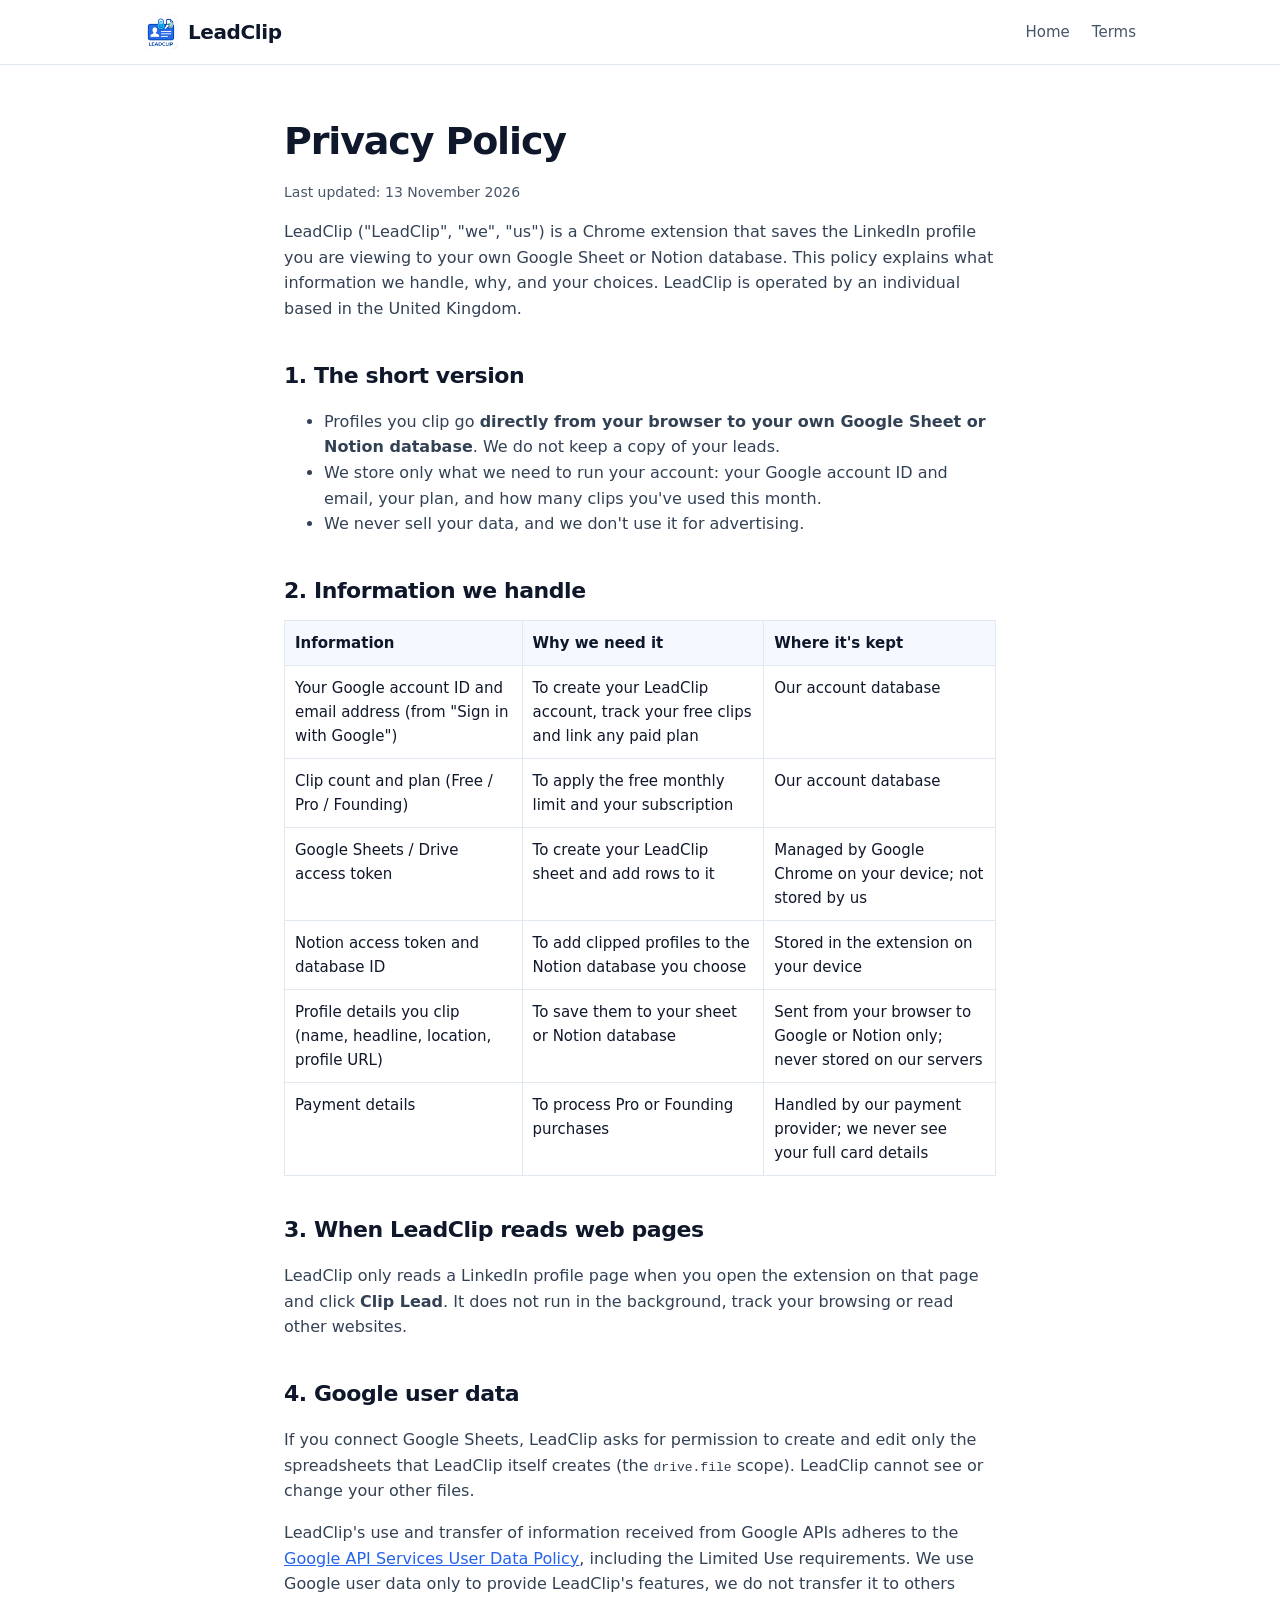
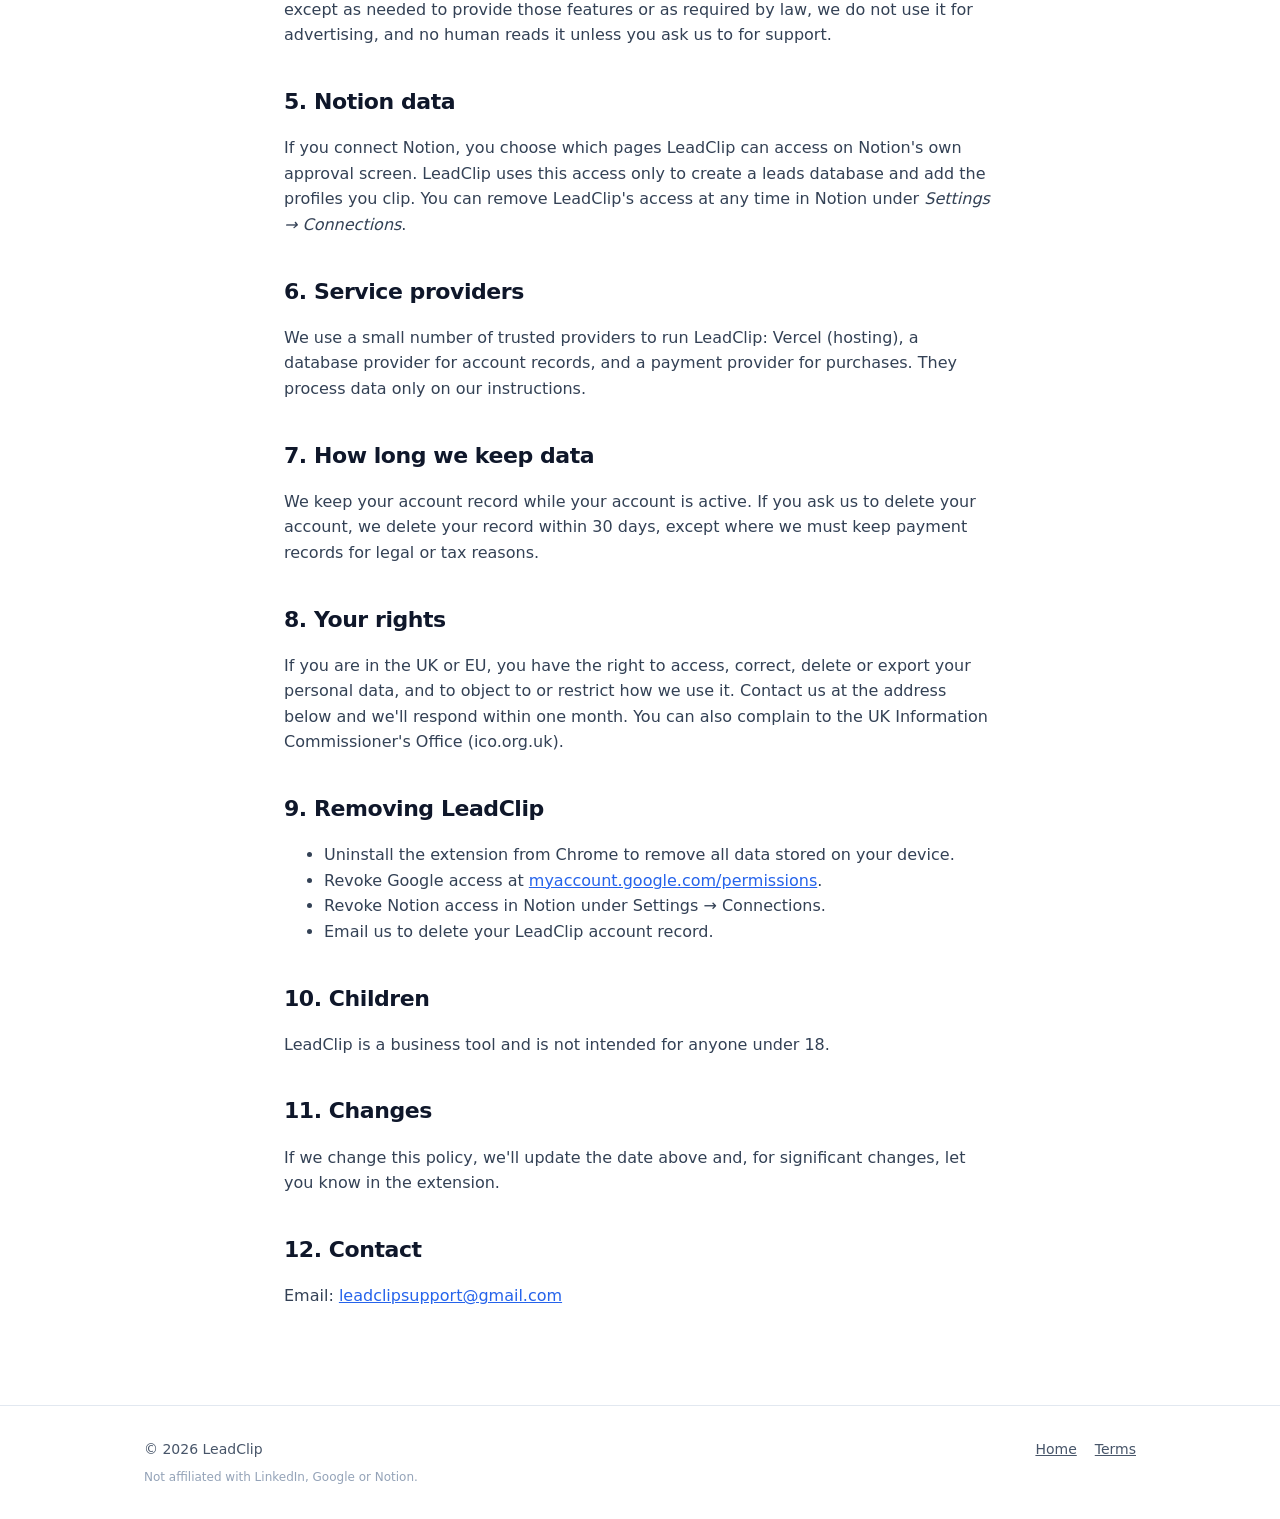
==== privacy.html @ 73a44d42 "Add files via upload" ====
<!DOCTYPE html>
<html lang="en">
<head>
  <meta charset="utf-8" />
  <meta name="viewport" content="width=device-width, initial-scale=1" />
  <title>Privacy Policy – LeadClip</title>
  <link rel="icon" href="/assets/favicon.png" />
  <link rel="stylesheet" href="/assets/style.css" />
</head>
<body>
  <header class="nav">
    <div class="wrap">
      <a class="brand" href="/"><img src="/assets/logo.png" alt="" />LeadClip</a>
      <nav class="nav-links"><a href="/">Home</a><a href="/terms">Terms</a></nav>
    </div>
  </header>

  <main class="legal">
    <h1>Privacy Policy</h1>
    <p class="updated">Last updated: 13 November 2026</p>

    <p>LeadClip ("LeadClip", "we", "us") is a Chrome extension that saves the LinkedIn profile you are viewing to your own Google Sheet or Notion database. This policy explains what information we handle, why, and your choices. LeadClip is operated by an individual based in the United Kingdom.</p>

    <h2>1. The short version</h2>
    <ul>
      <li>Profiles you clip go <strong>directly from your browser to your own Google Sheet or Notion database</strong>. We do not keep a copy of your leads.</li>
      <li>We store only what we need to run your account: your Google account ID and email, your plan, and how many clips you've used this month.</li>
      <li>We never sell your data, and we don't use it for advertising.</li>
    </ul>

    <h2>2. Information we handle</h2>
    <table>
      <tr><th>Information</th><th>Why we need it</th><th>Where it's kept</th></tr>
      <tr><td>Your Google account ID and email address (from "Sign in with Google")</td><td>To create your LeadClip account, track your free clips and link any paid plan</td><td>Our account database</td></tr>
      <tr><td>Clip count and plan (Free / Pro / Founding)</td><td>To apply the free monthly limit and your subscription</td><td>Our account database</td></tr>
      <tr><td>Google Sheets / Drive access token</td><td>To create your LeadClip sheet and add rows to it</td><td>Managed by Google Chrome on your device; not stored by us</td></tr>
      <tr><td>Notion access token and database ID</td><td>To add clipped profiles to the Notion database you choose</td><td>Stored in the extension on your device</td></tr>
      <tr><td>Profile details you clip (name, headline, location, profile URL)</td><td>To save them to your sheet or Notion database</td><td>Sent from your browser to Google or Notion only; never stored on our servers</td></tr>
      <tr><td>Payment details</td><td>To process Pro or Founding purchases</td><td>Handled by our payment provider; we never see your full card details</td></tr>
    </table>

    <h2>3. When LeadClip reads web pages</h2>
    <p>LeadClip only reads a LinkedIn profile page when you open the extension on that page and click <strong>Clip Lead</strong>. It does not run in the background, track your browsing or read other websites.</p>

    <h2>4. Google user data</h2>
    <p>If you connect Google Sheets, LeadClip asks for permission to create and edit only the spreadsheets that LeadClip itself creates (the <code>drive.file</code> scope). LeadClip cannot see or change your other files.</p>
    <p>LeadClip's use and transfer of information received from Google APIs adheres to the <a href="https://developers.google.com/terms/api-services-user-data-policy" target="_blank" rel="noopener">Google API Services User Data Policy</a>, including the Limited Use requirements. We use Google user data only to provide LeadClip's features, we do not transfer it to others except as needed to provide those features or as required by law, we do not use it for advertising, and no human reads it unless you ask us to for support.</p>

    <h2>5. Notion data</h2>
    <p>If you connect Notion, you choose which pages LeadClip can access on Notion's own approval screen. LeadClip uses this access only to create a leads database and add the profiles you clip. You can remove LeadClip's access at any time in Notion under <em>Settings → Connections</em>.</p>

    <h2>6. Service providers</h2>
    <p>We use a small number of trusted providers to run LeadClip: Vercel (hosting), a database provider for account records, and a payment provider for purchases. They process data only on our instructions.</p>

    <h2>7. How long we keep data</h2>
    <p>We keep your account record while your account is active. If you ask us to delete your account, we delete your record within 30 days, except where we must keep payment records for legal or tax reasons.</p>

    <h2>8. Your rights</h2>
    <p>If you are in the UK or EU, you have the right to access, correct, delete or export your personal data, and to object to or restrict how we use it. Contact us at the address below and we'll respond within one month. You can also complain to the UK Information Commissioner's Office (ico.org.uk).</p>

    <h2>9. Removing LeadClip</h2>
    <ul>
      <li>Uninstall the extension from Chrome to remove all data stored on your device.</li>
      <li>Revoke Google access at <a href="https://myaccount.google.com/permissions" target="_blank" rel="noopener">myaccount.google.com/permissions</a>.</li>
      <li>Revoke Notion access in Notion under Settings → Connections.</li>
      <li>Email us to delete your LeadClip account record.</li>
    </ul>

    <h2>10. Children</h2>
    <p>LeadClip is a business tool and is not intended for anyone under 18.</p>

    <h2>11. Changes</h2>
    <p>If we change this policy, we'll update the date above and, for significant changes, let you know in the extension.</p>

    <h2>12. Contact</h2>
    <p>Email: <a href="mailto:leadclipsupport@gmail.com">leadclipsupport@gmail.com</a></p>
  </main>

  <footer>
    <div class="wrap">
      <div>© 2026 LeadClip<div class="disclaimer">Not affiliated with LinkedIn, Google or Notion.</div></div>
      <div><a href="/">Home</a><a href="/terms">Terms</a></div>
    </div>
  </footer>
</body>
</html>
---- assets/style.css ----
:root {
  --blue: #2563eb;
  --blue-dark: #1d4ed8;
  --ink: #0f172a;
  --muted: #475569;
  --line: #e2e8f0;
  --bg-soft: #f5f8ff;
  --green: #16a34a;
  --radius: 14px;
}
* { box-sizing: border-box; }
html { scroll-behavior: smooth; }
body {
  margin: 0;
  font-family: "Inter", system-ui, -apple-system, "Segoe UI", Roboto, sans-serif;
  color: var(--ink);
  line-height: 1.6;
  background: #fff;
}
a { color: var(--blue); }
.wrap { max-width: 1040px; margin: 0 auto; padding: 0 24px; }

/* nav */
.nav { position: sticky; top: 0; background: rgba(255,255,255,.92); backdrop-filter: blur(8px); border-bottom: 1px solid var(--line); z-index: 10; }
.nav .wrap { display: flex; align-items: center; justify-content: space-between; height: 64px; }
.brand { display: flex; align-items: center; gap: 10px; font-weight: 800; font-size: 20px; color: var(--ink); text-decoration: none; letter-spacing: -.02em; }
.brand img { width: 34px; height: 34px; }
.nav-links { display: flex; gap: 22px; align-items: center; }
.nav-links a { color: var(--muted); text-decoration: none; font-weight: 500; font-size: 15px; }
.nav-links a:hover { color: var(--ink); }

/* buttons */
.btn { display: inline-block; background: var(--blue); color: #fff !important; text-decoration: none; font-weight: 600; padding: 12px 22px; border-radius: 10px; transition: background .15s; border: 0; cursor: pointer; font-size: 16px; }
.btn:hover { background: var(--blue-dark); }
.btn.small { padding: 8px 16px; font-size: 14px; }
.btn.ghost { background: #fff; color: var(--blue) !important; border: 1.5px solid var(--blue); }
.btn.ghost:hover { background: var(--bg-soft); }

/* hero */
.hero { padding: 80px 0 64px; background: linear-gradient(180deg, var(--bg-soft), #fff); }
.hero .wrap { display: grid; grid-template-columns: 1.2fr .8fr; gap: 48px; align-items: center; }
.eyebrow { display: inline-block; font-size: 13px; font-weight: 600; color: var(--blue); background: #e0eaff; padding: 4px 12px; border-radius: 999px; margin-bottom: 18px; }
h1 { font-size: clamp(34px, 5vw, 52px); line-height: 1.1; margin: 0 0 18px; letter-spacing: -.03em; }
.lead { font-size: 19px; color: var(--muted); margin: 0 0 28px; max-width: 540px; }
.cta-row { display: flex; gap: 12px; flex-wrap: wrap; align-items: center; }
.cta-note { font-size: 14px; color: var(--muted); margin-top: 14px; }
.hero-art { display: flex; justify-content: center; }
.hero-art img { width: 100%; max-width: 300px; filter: drop-shadow(0 20px 40px rgba(37,99,235,.18)); }

/* sections */
section { padding: 72px 0; }
h2 { font-size: clamp(26px, 3.4vw, 36px); margin: 0 0 12px; letter-spacing: -.02em; text-align: center; }
.sub { text-align: center; color: var(--muted); margin: 0 auto 44px; max-width: 600px; font-size: 17px; }

.steps { display: grid; grid-template-columns: repeat(3, 1fr); gap: 20px; }
.step { border: 1px solid var(--line); border-radius: var(--radius); padding: 26px; background: #fff; }
.step .num { width: 34px; height: 34px; border-radius: 50%; background: var(--blue); color: #fff; font-weight: 700; display: grid; place-items: center; margin-bottom: 14px; }
.step h3 { margin: 0 0 6px; font-size: 18px; }
.step p { margin: 0; color: var(--muted); font-size: 15px; }

.alt { background: var(--bg-soft); }
.features { display: grid; grid-template-columns: repeat(2, 1fr); gap: 18px; max-width: 860px; margin: 0 auto; }
.feature { display: flex; gap: 14px; background: #fff; border-radius: var(--radius); padding: 20px; border: 1px solid var(--line); }
.feature .ico { font-size: 22px; line-height: 1; }
.feature h3 { margin: 0 0 4px; font-size: 16px; }
.feature p { margin: 0; color: var(--muted); font-size: 15px; }

/* pricing */
.plans { display: grid; grid-template-columns: repeat(3, 1fr); gap: 20px; align-items: stretch; }
.plan { border: 1px solid var(--line); border-radius: var(--radius); padding: 28px; display: flex; flex-direction: column; background: #fff; }
.plan.featured { border: 2px solid var(--blue); box-shadow: 0 12px 30px rgba(37,99,235,.12); position: relative; }
.plan .tag { position: absolute; top: -12px; left: 50%; transform: translateX(-50%); background: var(--blue); color: #fff; font-size: 12px; font-weight: 700; padding: 3px 12px; border-radius: 999px; }
.plan h3 { margin: 0 0 6px; font-size: 18px; }
.price { font-size: 38px; font-weight: 800; letter-spacing: -.02em; margin: 6px 0 2px; }
.price small { font-size: 15px; font-weight: 500; color: var(--muted); }
.per { color: var(--muted); font-size: 14px; margin-bottom: 18px; }
.plan ul { list-style: none; padding: 0; margin: 0 0 24px; flex: 1; }
.plan li { padding: 6px 0 6px 26px; position: relative; font-size: 15px; }
.plan li::before { content: "✓"; position: absolute; left: 0; color: var(--green); font-weight: 700; }
.plan .btn { text-align: center; }

/* faq */
.faq { max-width: 760px; margin: 0 auto; }
details { border-bottom: 1px solid var(--line); padding: 16px 0; }
summary { cursor: pointer; font-weight: 600; font-size: 17px; list-style: none; }
summary::-webkit-details-marker { display: none; }
summary::after { content: "+"; float: right; color: var(--blue); font-weight: 700; }
details[open] summary::after { content: "–"; }
details p { color: var(--muted); margin: 10px 0 0; }

/* footer */
footer { border-top: 1px solid var(--line); padding: 32px 0; color: var(--muted); font-size: 14px; }
footer .wrap { display: flex; justify-content: space-between; flex-wrap: wrap; gap: 12px; }
footer a { color: var(--muted); margin-left: 18px; }
.disclaimer { font-size: 12px; color: #94a3b8; margin-top: 8px; }

/* legal pages */
.legal { max-width: 760px; margin: 0 auto; padding: 56px 24px 80px; }
.legal h1 { font-size: 38px; }
.legal h2 { text-align: left; font-size: 22px; margin: 36px 0 8px; }
.legal p, .legal li { color: #334155; }
.legal .updated { color: var(--muted); font-size: 14px; }
.legal table { border-collapse: collapse; width: 100%; font-size: 15px; margin: 12px 0; }
.legal th, .legal td { border: 1px solid var(--line); padding: 10px; text-align: left; vertical-align: top; }
.legal th { background: var(--bg-soft); }

@media (max-width: 820px) {
  .hero .wrap, .steps, .plans, .features { grid-template-columns: 1fr; }
  .hero-art { order: -1; }
  .hero-art img { max-width: 180px; }
  .nav-links a:not(.btn) { display: none; }
}
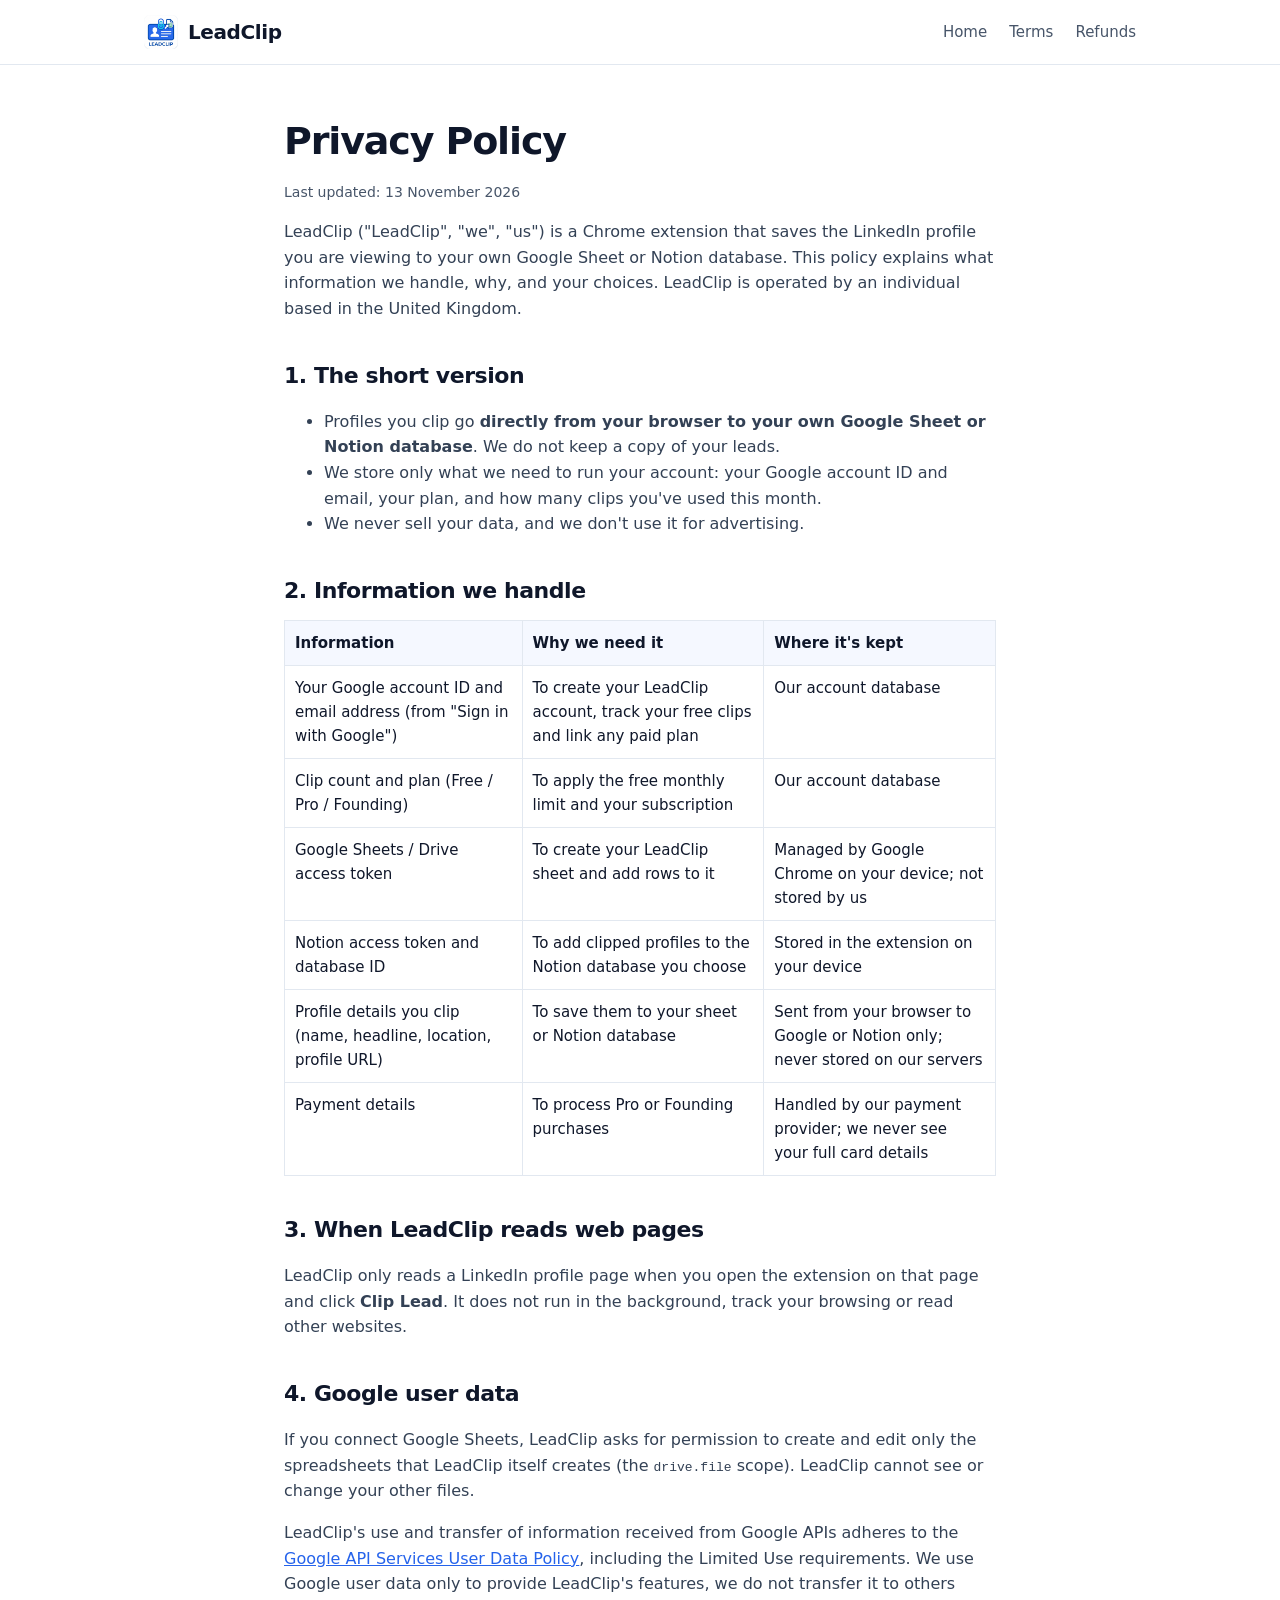
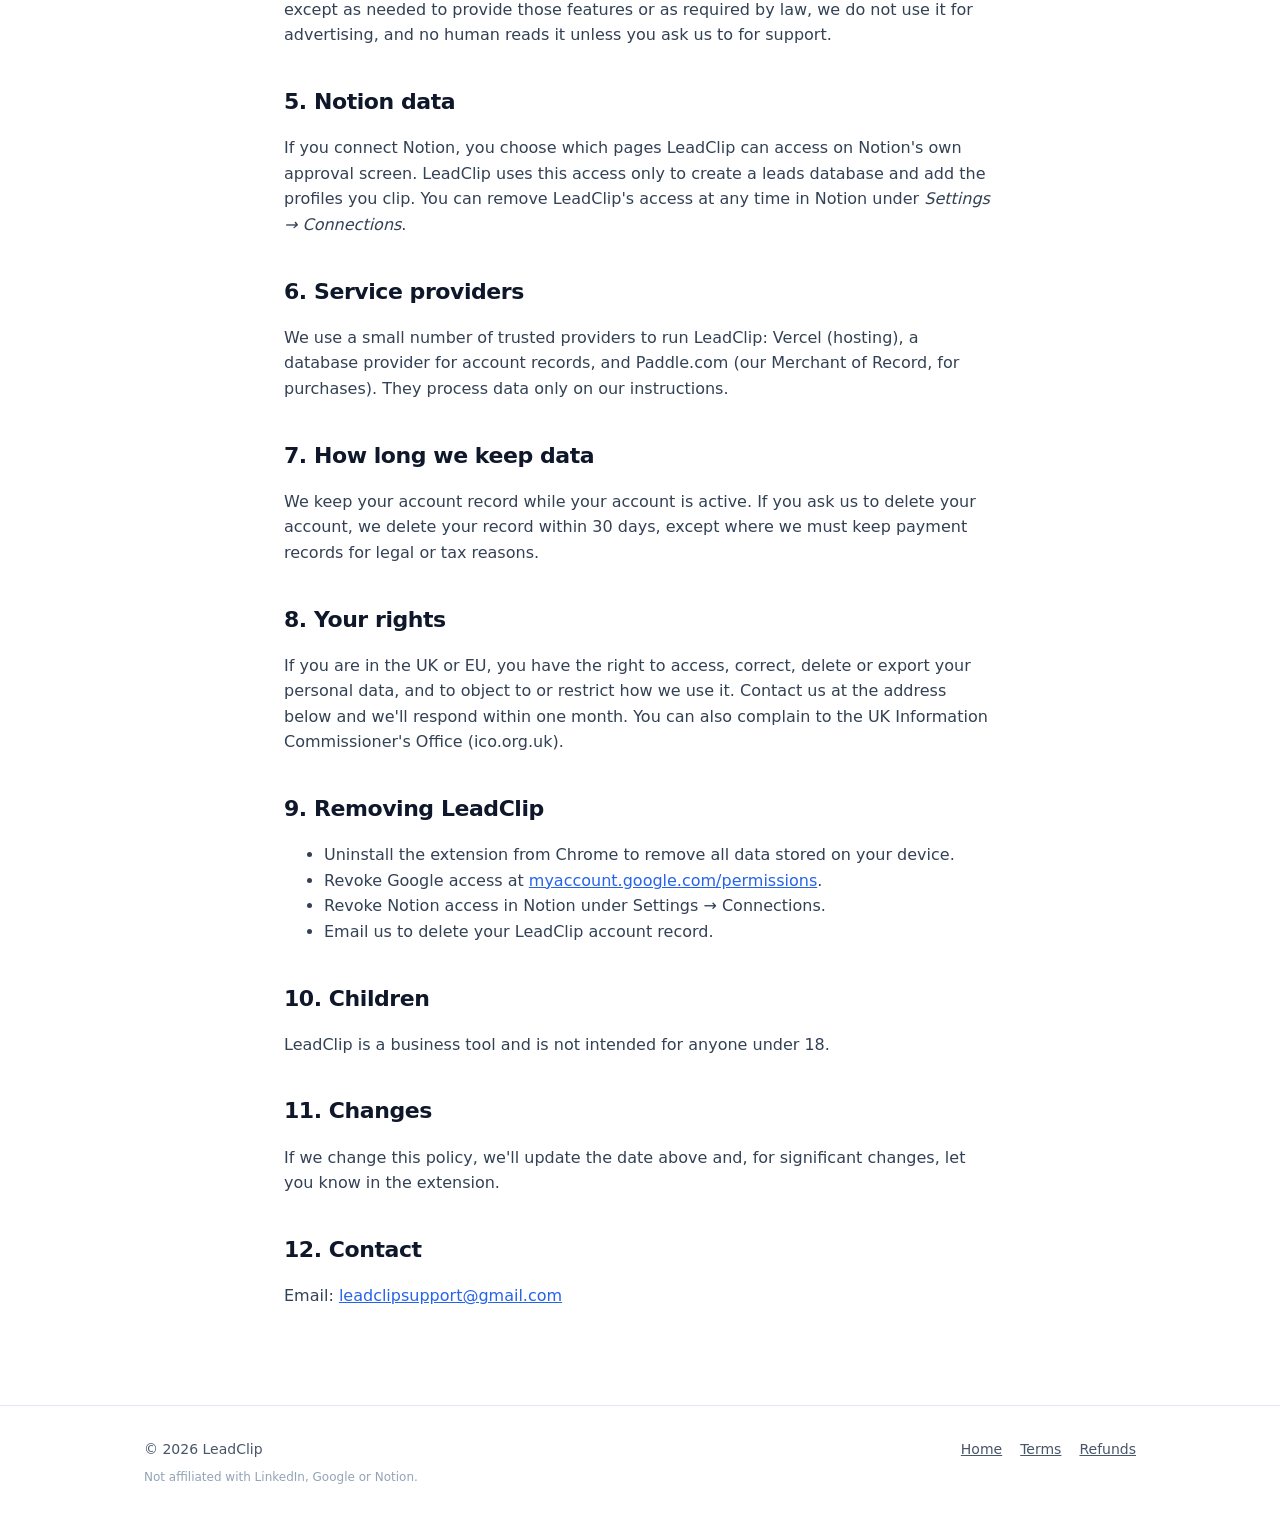
==== commit 35dcf11c: "Add files via upload" ====
--- a/privacy.html
+++ b/privacy.html
@@ -11,7 +11,7 @@
   <header class="nav">
     <div class="wrap">
       <a class="brand" href="/"><img src="/assets/logo.png" alt="" />LeadClip</a>
-      <nav class="nav-links"><a href="/">Home</a><a href="/terms">Terms</a></nav>
+      <nav class="nav-links"><a href="/">Home</a><a href="/terms">Terms</a><a href="/refunds">Refunds</a></nav>
     </div>
   </header>
 
@@ -50,7 +50,7 @@
     <p>If you connect Notion, you choose which pages LeadClip can access on Notion's own approval screen. LeadClip uses this access only to create a leads database and add the profiles you clip. You can remove LeadClip's access at any time in Notion under <em>Settings → Connections</em>.</p>
 
     <h2>6. Service providers</h2>
-    <p>We use a small number of trusted providers to run LeadClip: Vercel (hosting), a database provider for account records, and a payment provider for purchases. They process data only on our instructions.</p>
+    <p>We use a small number of trusted providers to run LeadClip: Vercel (hosting), a database provider for account records, and Paddle.com (our Merchant of Record, for purchases). They process data only on our instructions.</p>
 
     <h2>7. How long we keep data</h2>
     <p>We keep your account record while your account is active. If you ask us to delete your account, we delete your record within 30 days, except where we must keep payment records for legal or tax reasons.</p>
@@ -79,7 +79,7 @@
   <footer>
     <div class="wrap">
       <div>© 2026 LeadClip<div class="disclaimer">Not affiliated with LinkedIn, Google or Notion.</div></div>
-      <div><a href="/">Home</a><a href="/terms">Terms</a></div>
+      <div><a href="/">Home</a><a href="/terms">Terms</a><a href="/refunds">Refunds</a></div>
     </div>
   </footer>
 </body>
--- a/assets/style.css
+++ b/assets/style.css
@@ -46,6 +46,10 @@
 .cta-note { font-size: 14px; color: var(--muted); margin-top: 14px; }
 .hero-art { display: flex; justify-content: center; }
 .hero-art img { width: 100%; max-width: 300px; filter: drop-shadow(0 20px 40px rgba(37,99,235,.18)); }
+
+/* demo */
+.demo-section { padding: 0 0 24px; margin-top: -24px; }
+.demo-video { display: block; width: 100%; border-radius: 16px; border: 1px solid var(--line); box-shadow: 0 24px 60px rgba(15,23,42,.14); background: #fff; }
 
 /* sections */
 section { padding: 72px 0; }
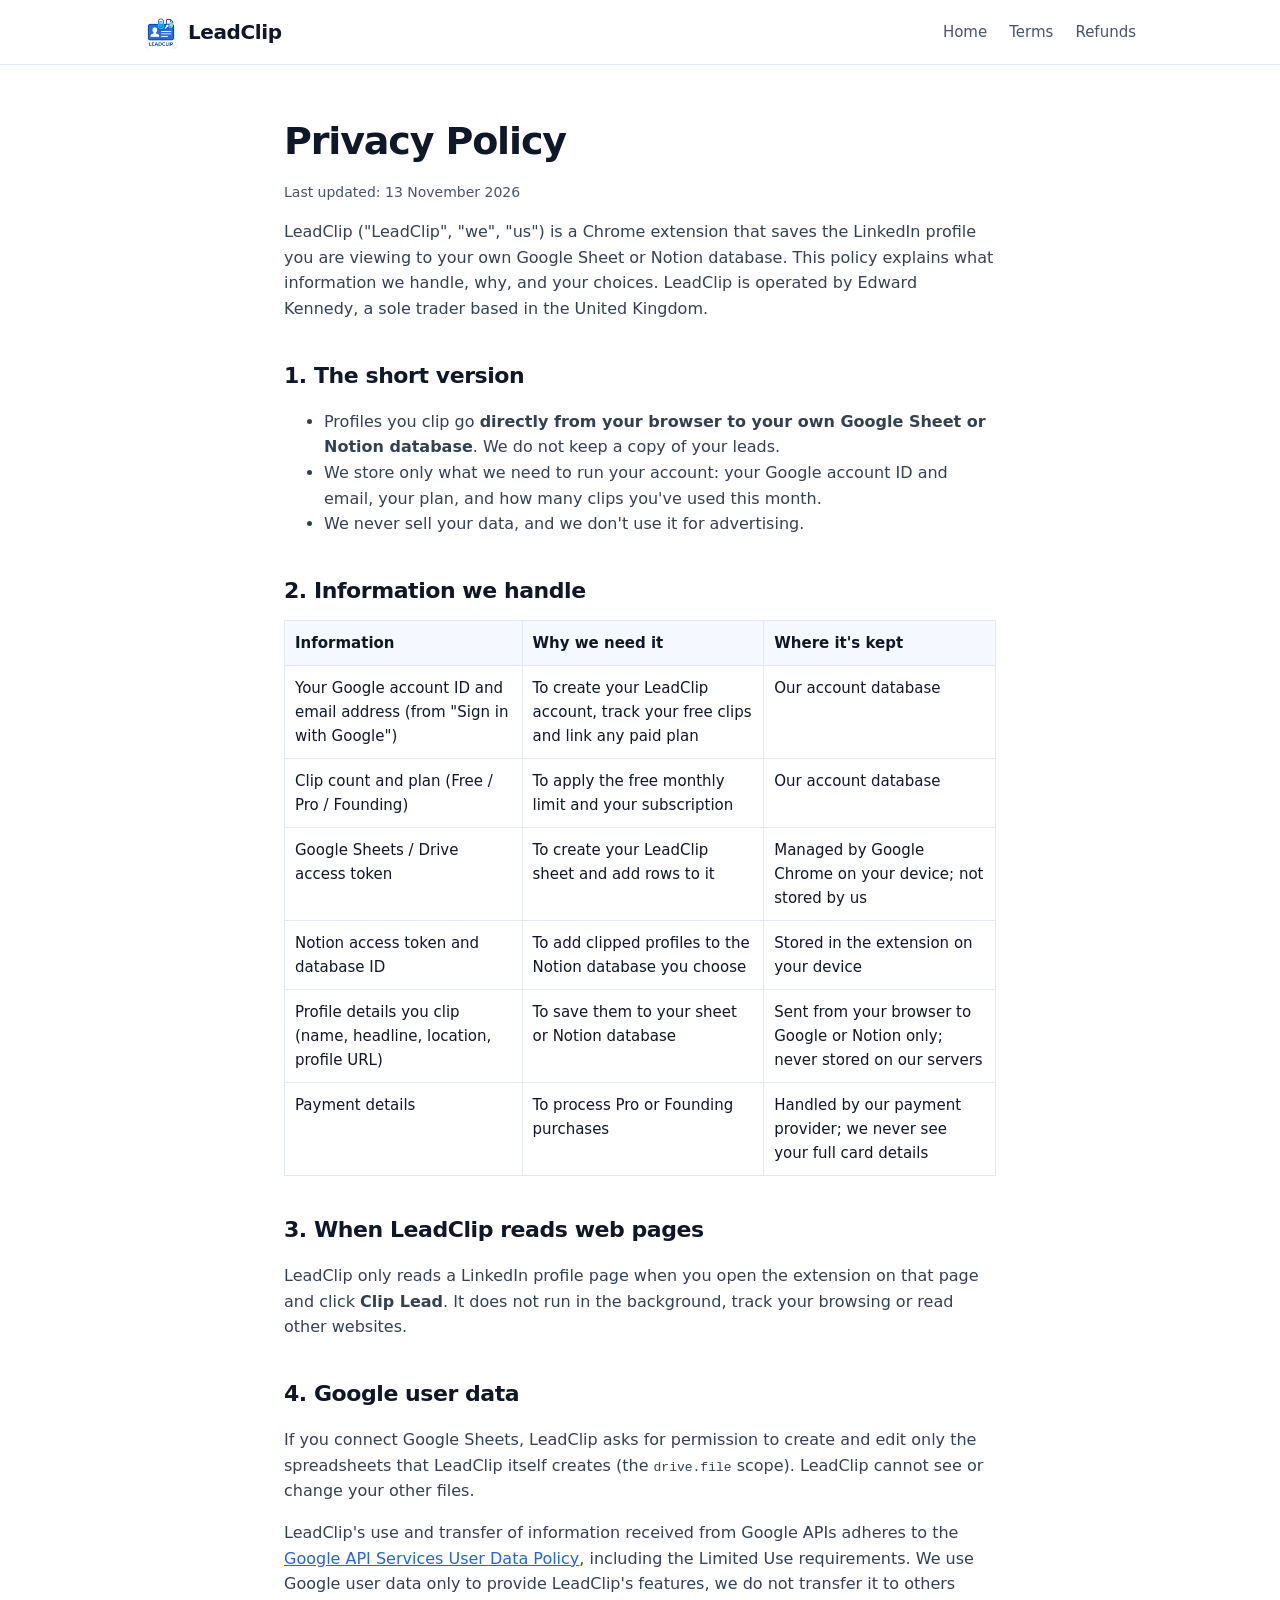
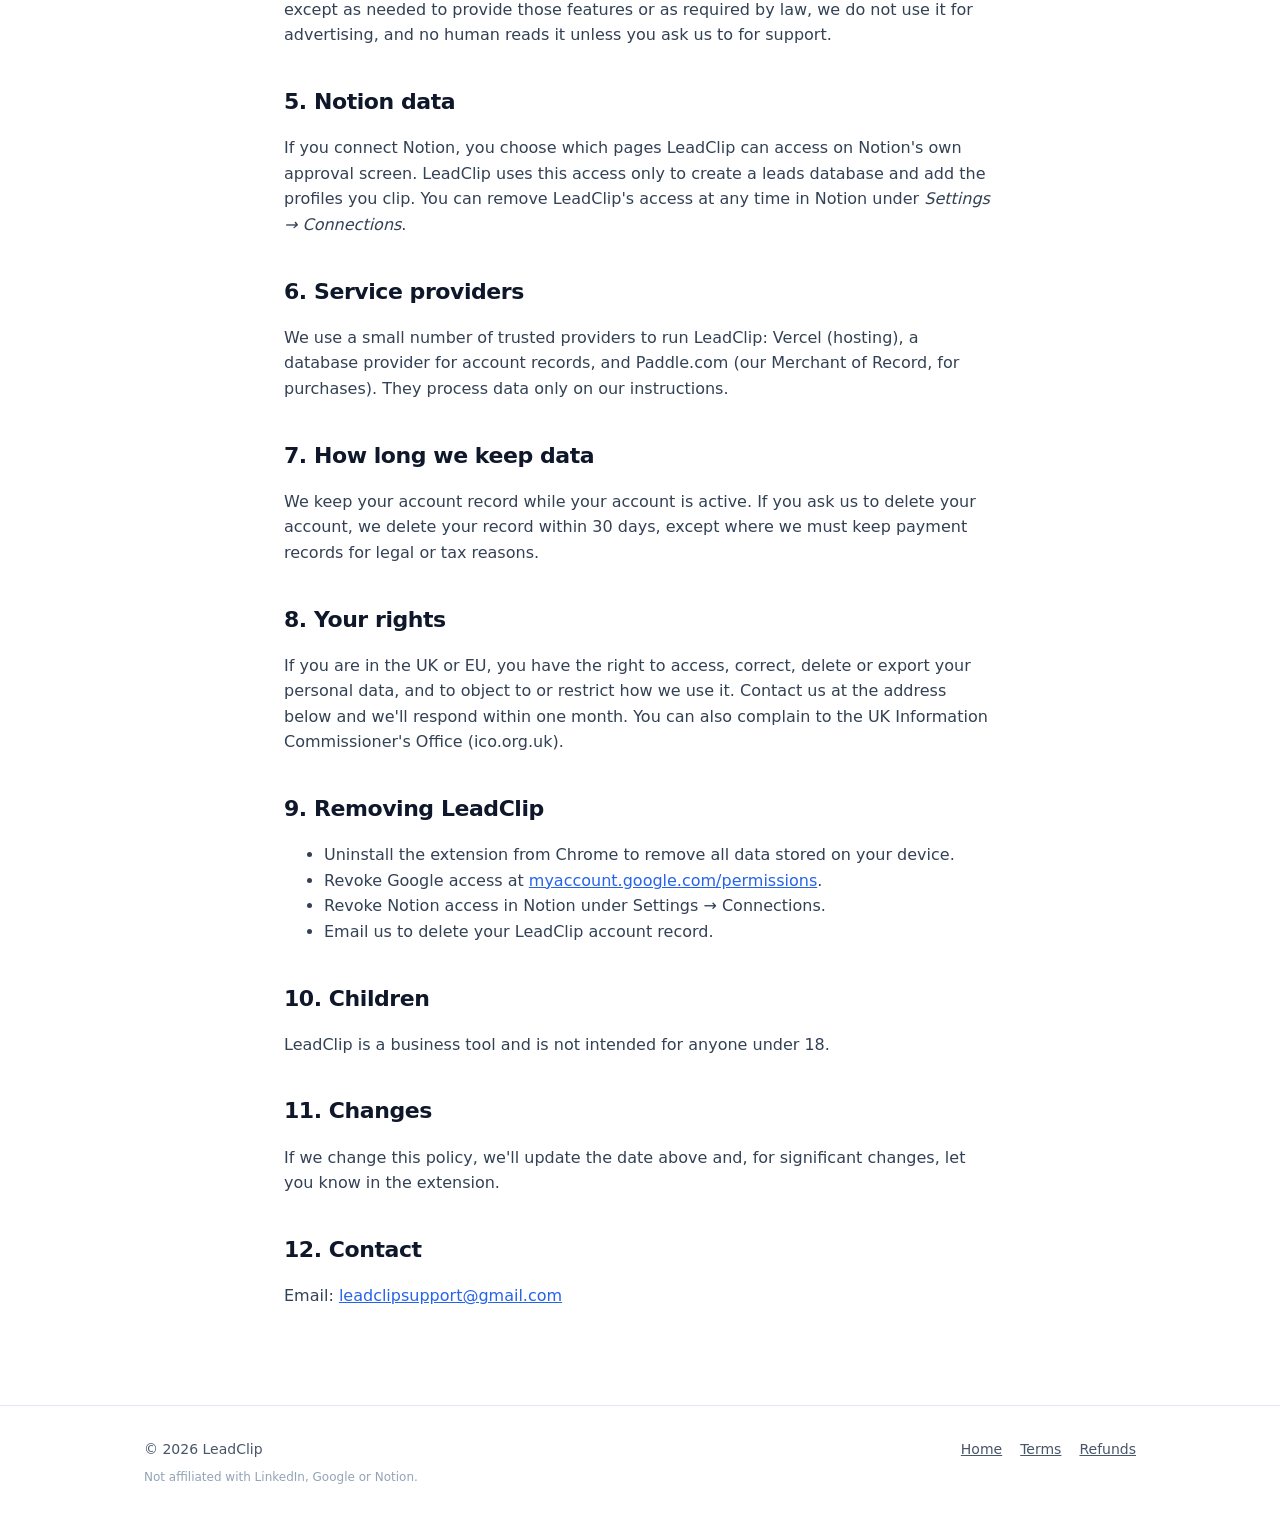
==== commit bf46167f: "Add files via upload" ====
--- a/privacy.html
+++ b/privacy.html
@@ -19,7 +19,7 @@
     <h1>Privacy Policy</h1>
     <p class="updated">Last updated: 13 November 2026</p>
 
-    <p>LeadClip ("LeadClip", "we", "us") is a Chrome extension that saves the LinkedIn profile you are viewing to your own Google Sheet or Notion database. This policy explains what information we handle, why, and your choices. LeadClip is operated by an individual based in the United Kingdom.</p>
+    <p>LeadClip ("LeadClip", "we", "us") is a Chrome extension that saves the LinkedIn profile you are viewing to your own Google Sheet or Notion database. This policy explains what information we handle, why, and your choices. LeadClip is operated by Edward Kennedy, a sole trader based in the United Kingdom.</p>
 
     <h2>1. The short version</h2>
     <ul>
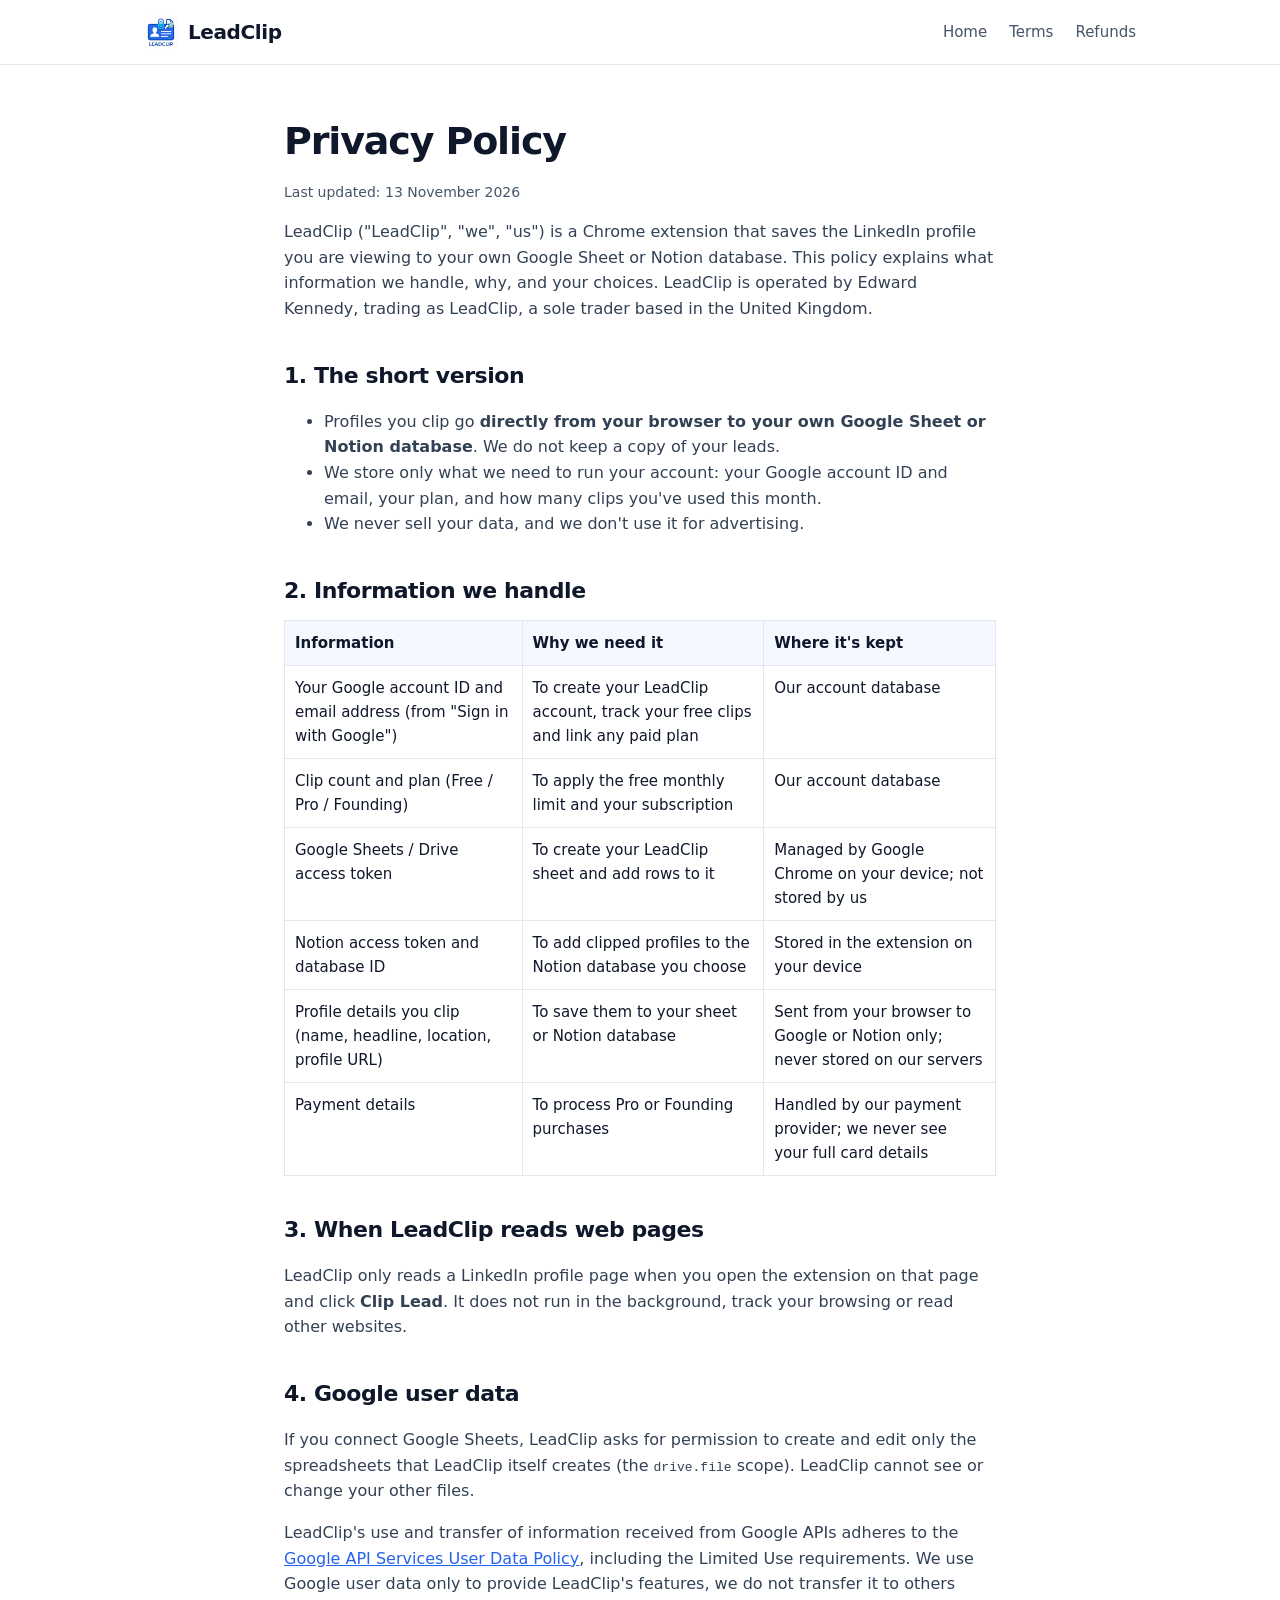
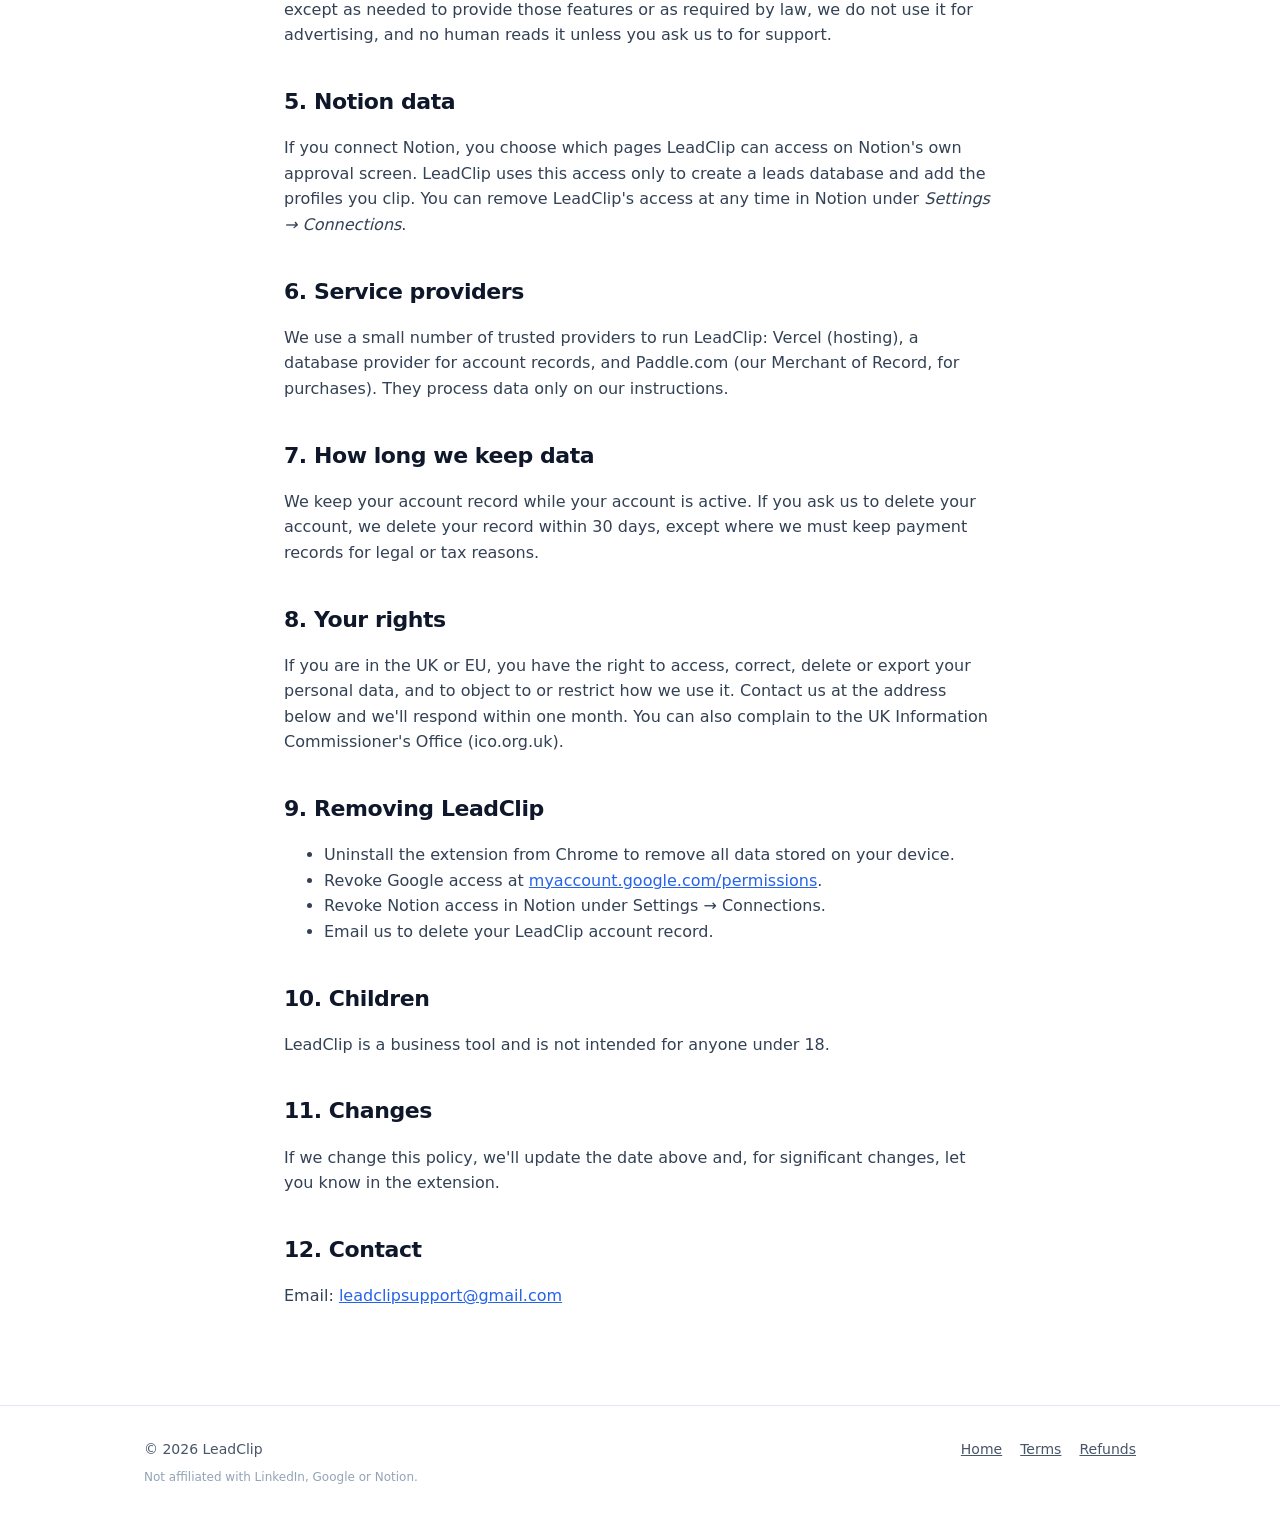
==== commit 938d0c37: "Add files via upload" ====
--- a/privacy.html
+++ b/privacy.html
@@ -19,7 +19,7 @@
     <h1>Privacy Policy</h1>
     <p class="updated">Last updated: 13 November 2026</p>
 
-    <p>LeadClip ("LeadClip", "we", "us") is a Chrome extension that saves the LinkedIn profile you are viewing to your own Google Sheet or Notion database. This policy explains what information we handle, why, and your choices. LeadClip is operated by Edward Kennedy, a sole trader based in the United Kingdom.</p>
+    <p>LeadClip ("LeadClip", "we", "us") is a Chrome extension that saves the LinkedIn profile you are viewing to your own Google Sheet or Notion database. This policy explains what information we handle, why, and your choices. LeadClip is operated by Edward Kennedy, trading as LeadClip, a sole trader based in the United Kingdom.</p>
 
     <h2>1. The short version</h2>
     <ul>
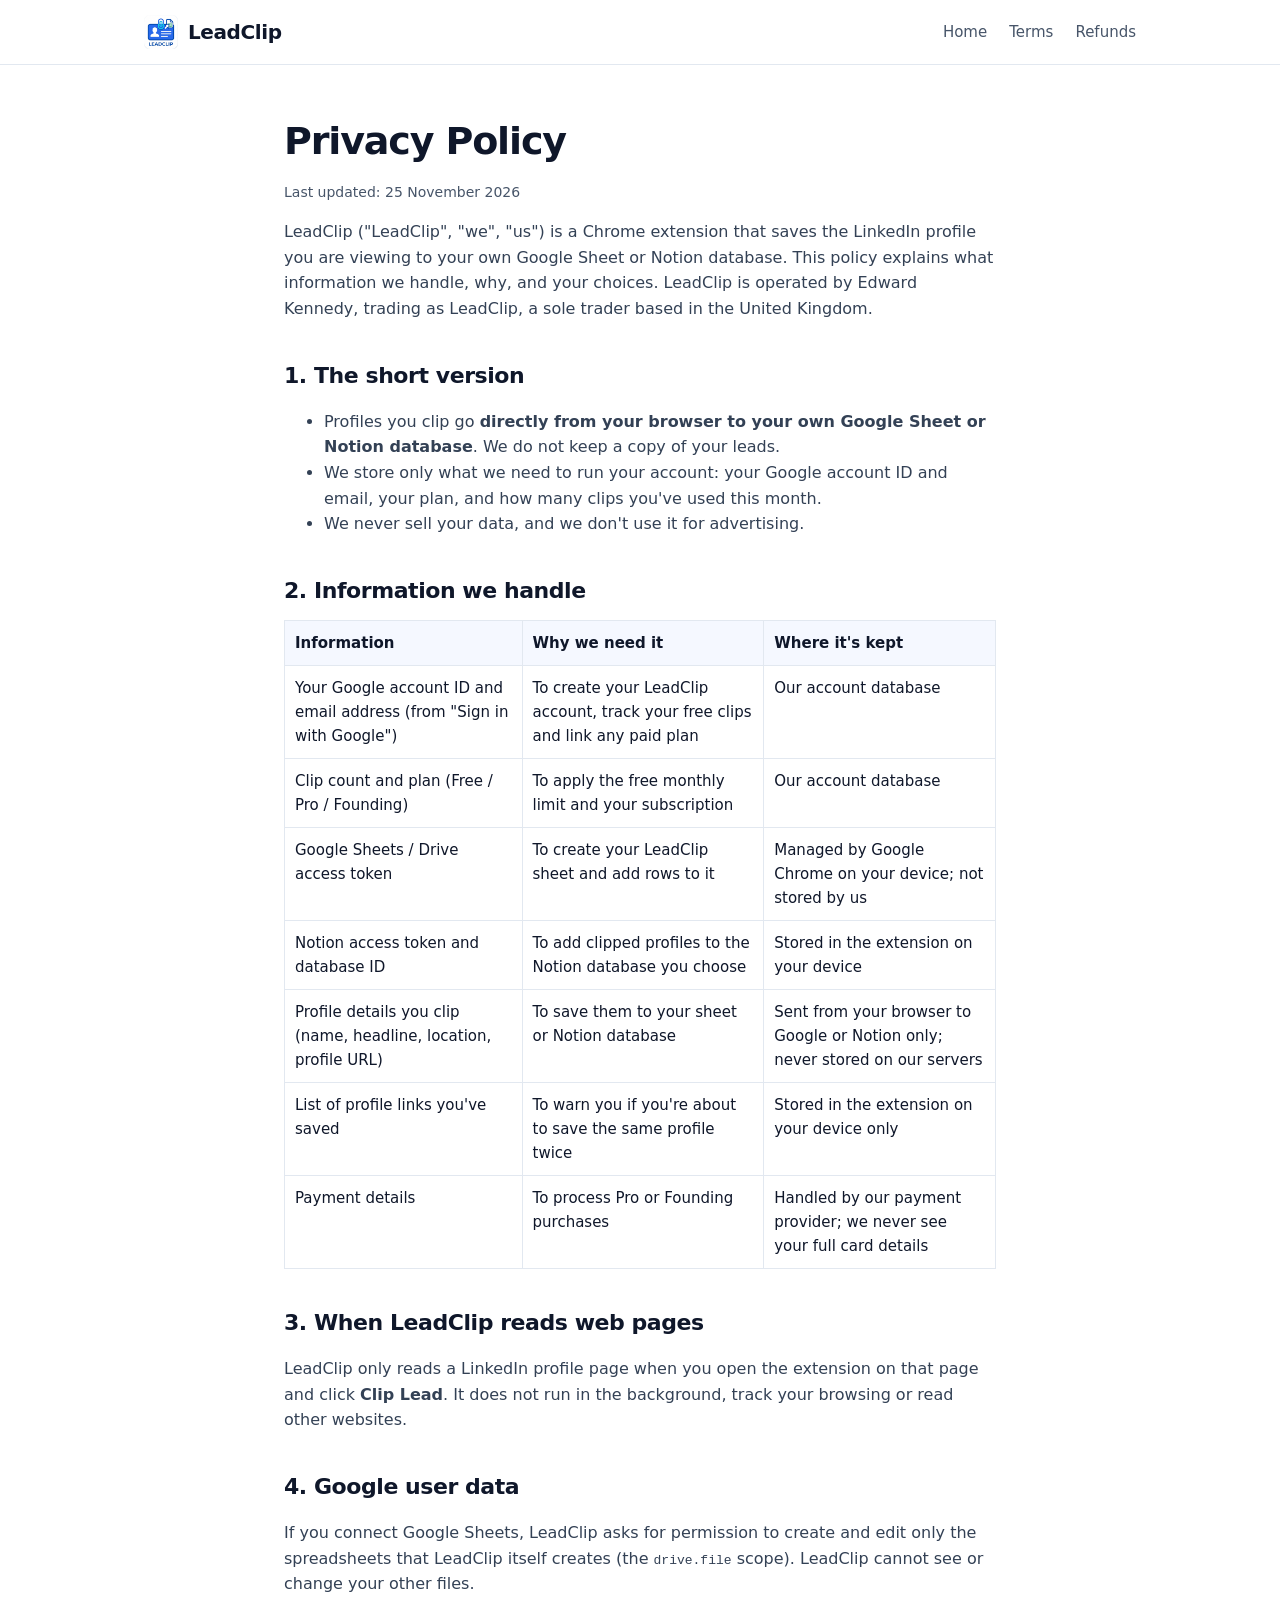
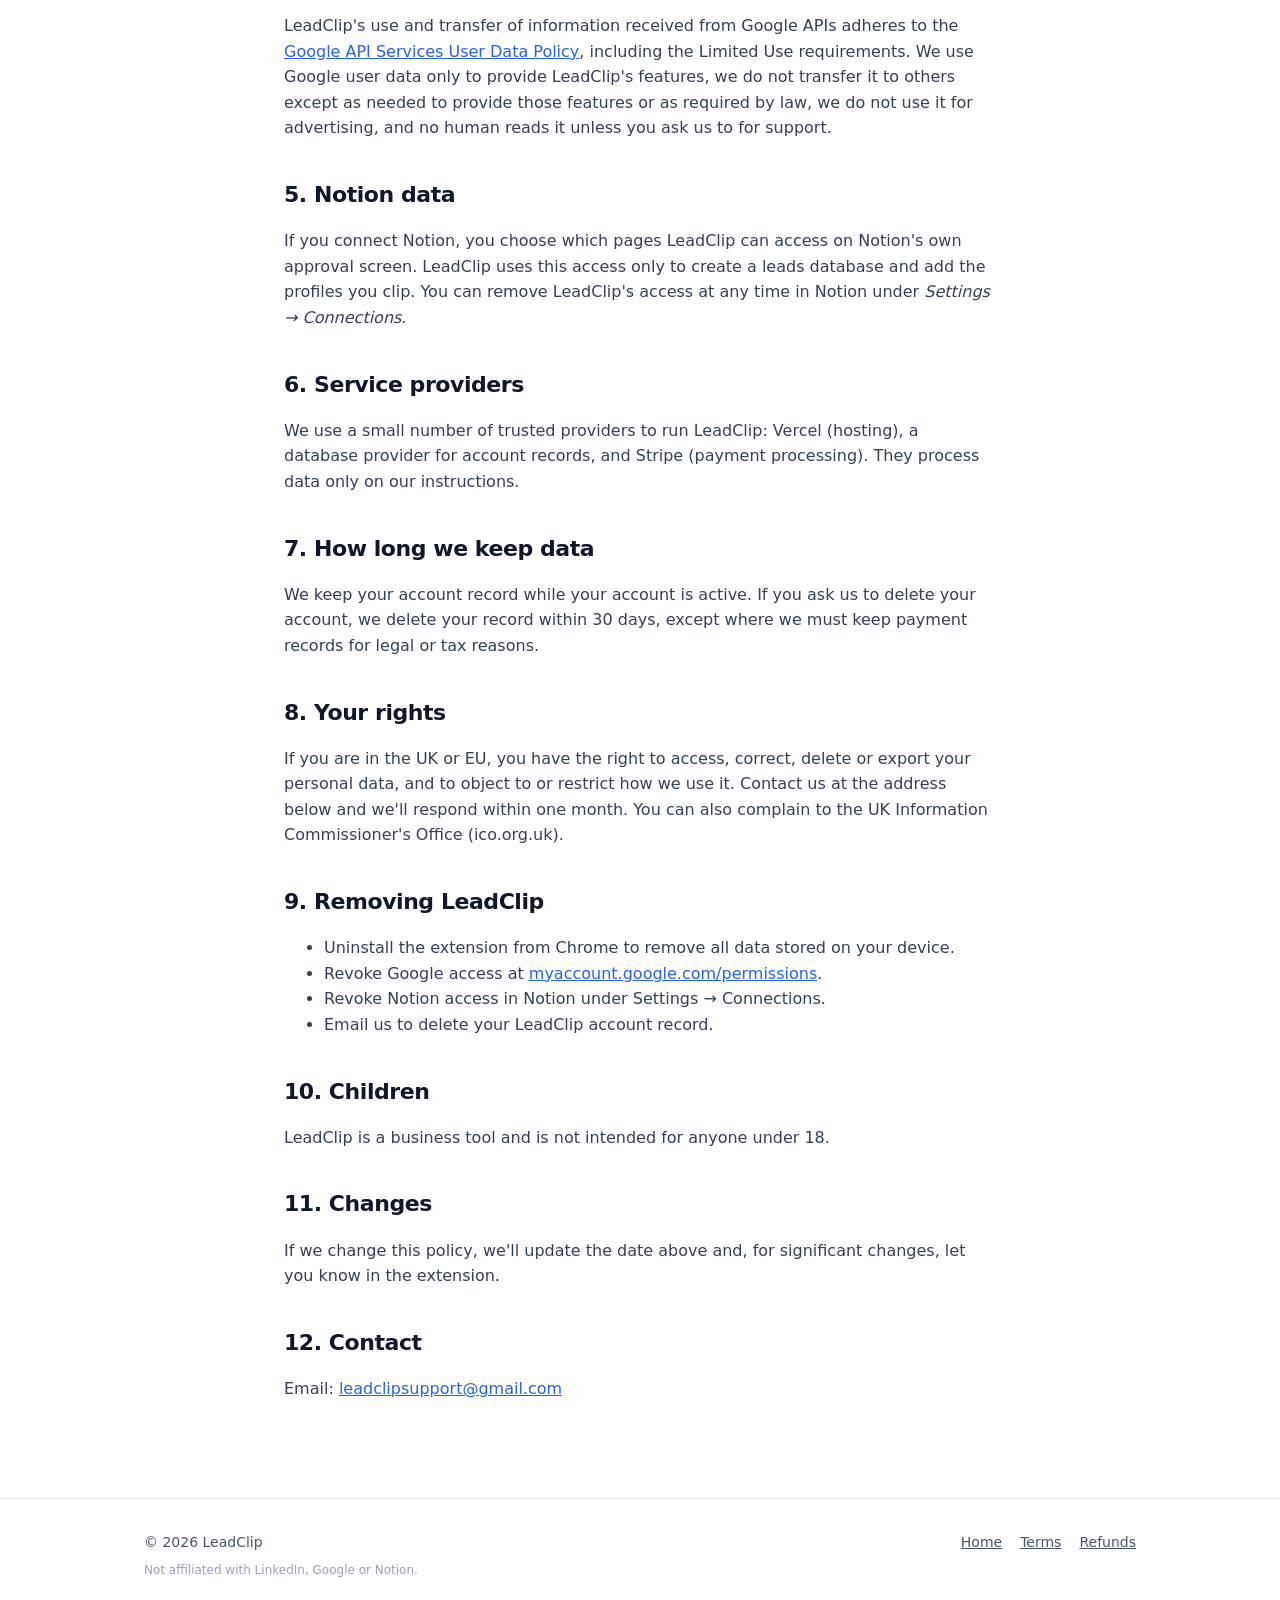
==== commit 1d72c688: "Add files via upload" ====
--- a/privacy.html
+++ b/privacy.html
@@ -17,7 +17,7 @@
 
   <main class="legal">
     <h1>Privacy Policy</h1>
-    <p class="updated">Last updated: 13 November 2026</p>
+    <p class="updated">Last updated: 25 November 2026</p>
 
     <p>LeadClip ("LeadClip", "we", "us") is a Chrome extension that saves the LinkedIn profile you are viewing to your own Google Sheet or Notion database. This policy explains what information we handle, why, and your choices. LeadClip is operated by Edward Kennedy, trading as LeadClip, a sole trader based in the United Kingdom.</p>
 
@@ -36,6 +36,7 @@
       <tr><td>Google Sheets / Drive access token</td><td>To create your LeadClip sheet and add rows to it</td><td>Managed by Google Chrome on your device; not stored by us</td></tr>
       <tr><td>Notion access token and database ID</td><td>To add clipped profiles to the Notion database you choose</td><td>Stored in the extension on your device</td></tr>
       <tr><td>Profile details you clip (name, headline, location, profile URL)</td><td>To save them to your sheet or Notion database</td><td>Sent from your browser to Google or Notion only; never stored on our servers</td></tr>
+      <tr><td>List of profile links you've saved</td><td>To warn you if you're about to save the same profile twice</td><td>Stored in the extension on your device only</td></tr>
       <tr><td>Payment details</td><td>To process Pro or Founding purchases</td><td>Handled by our payment provider; we never see your full card details</td></tr>
     </table>
 
@@ -50,7 +51,7 @@
     <p>If you connect Notion, you choose which pages LeadClip can access on Notion's own approval screen. LeadClip uses this access only to create a leads database and add the profiles you clip. You can remove LeadClip's access at any time in Notion under <em>Settings → Connections</em>.</p>
 
     <h2>6. Service providers</h2>
-    <p>We use a small number of trusted providers to run LeadClip: Vercel (hosting), a database provider for account records, and Paddle.com (our Merchant of Record, for purchases). They process data only on our instructions.</p>
+    <p>We use a small number of trusted providers to run LeadClip: Vercel (hosting), a database provider for account records, and Stripe (payment processing). They process data only on our instructions.</p>
 
     <h2>7. How long we keep data</h2>
     <p>We keep your account record while your account is active. If you ask us to delete your account, we delete your record within 30 days, except where we must keep payment records for legal or tax reasons.</p>
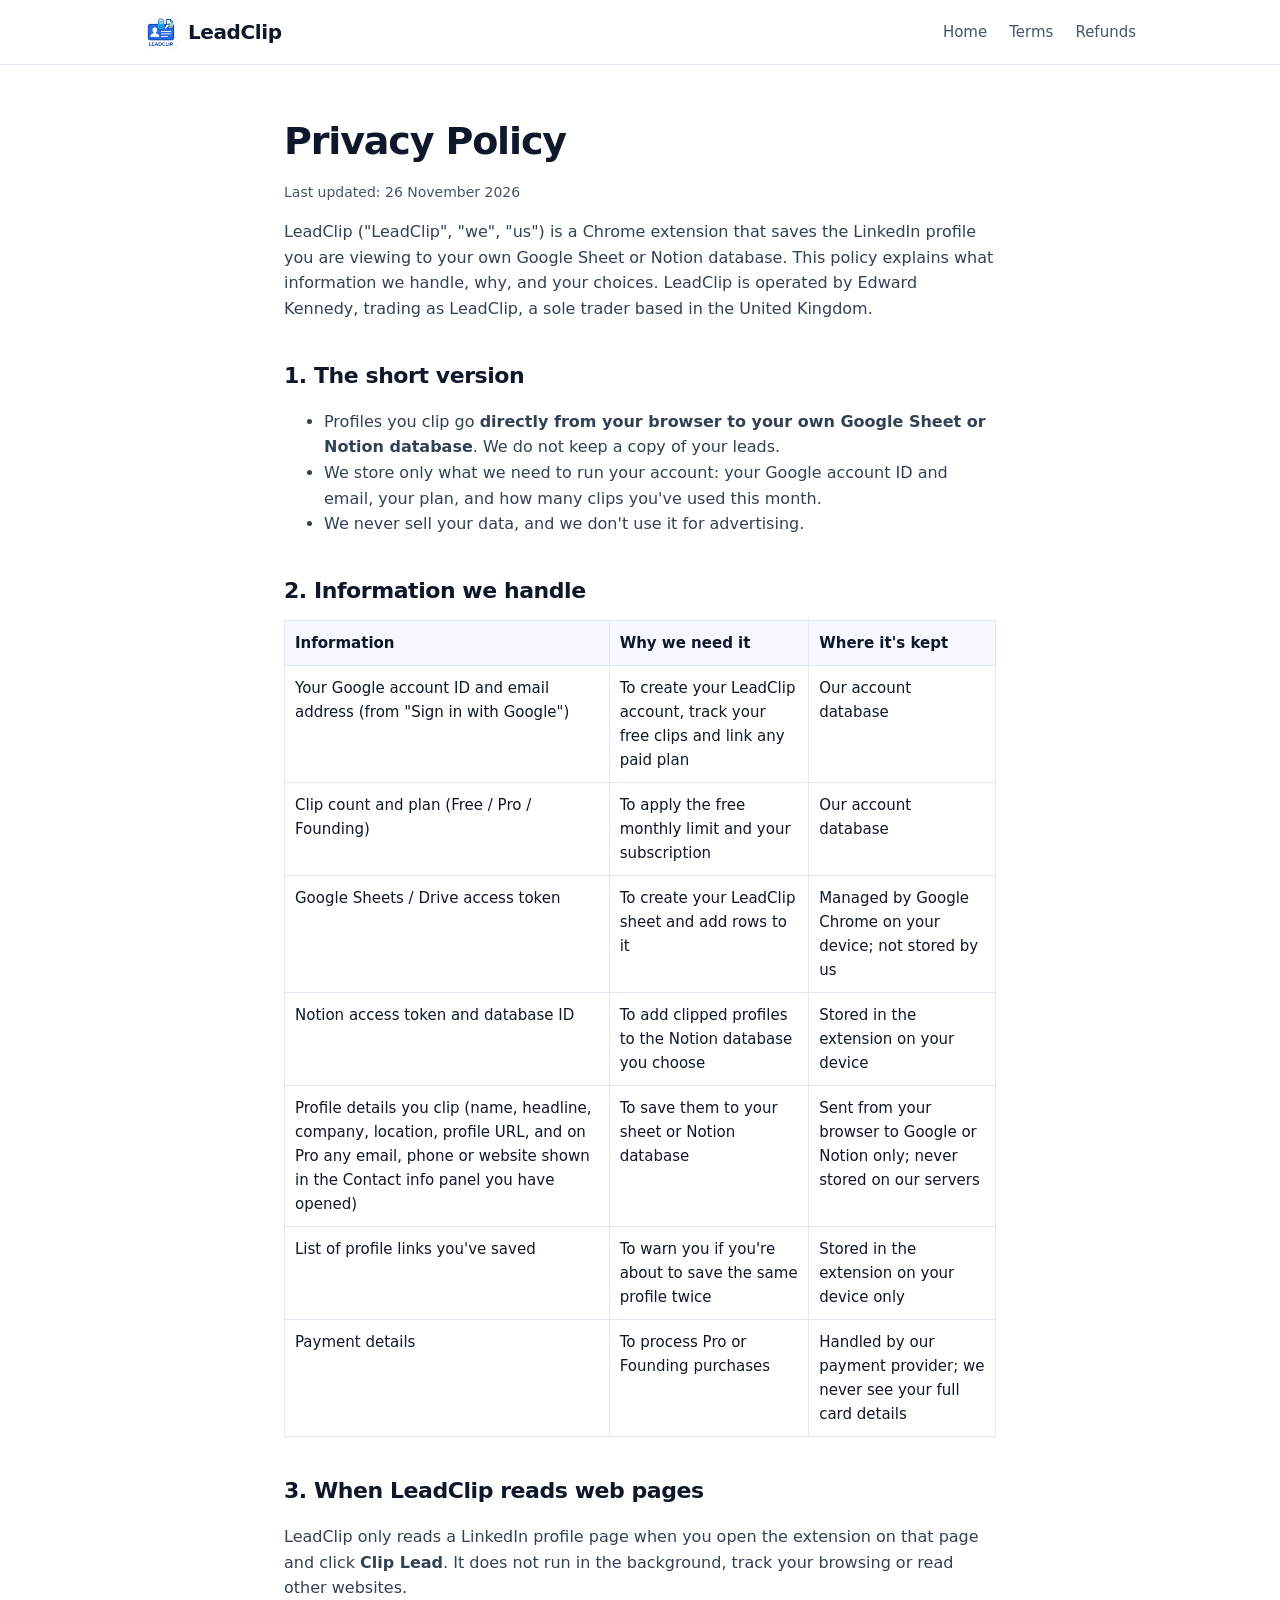
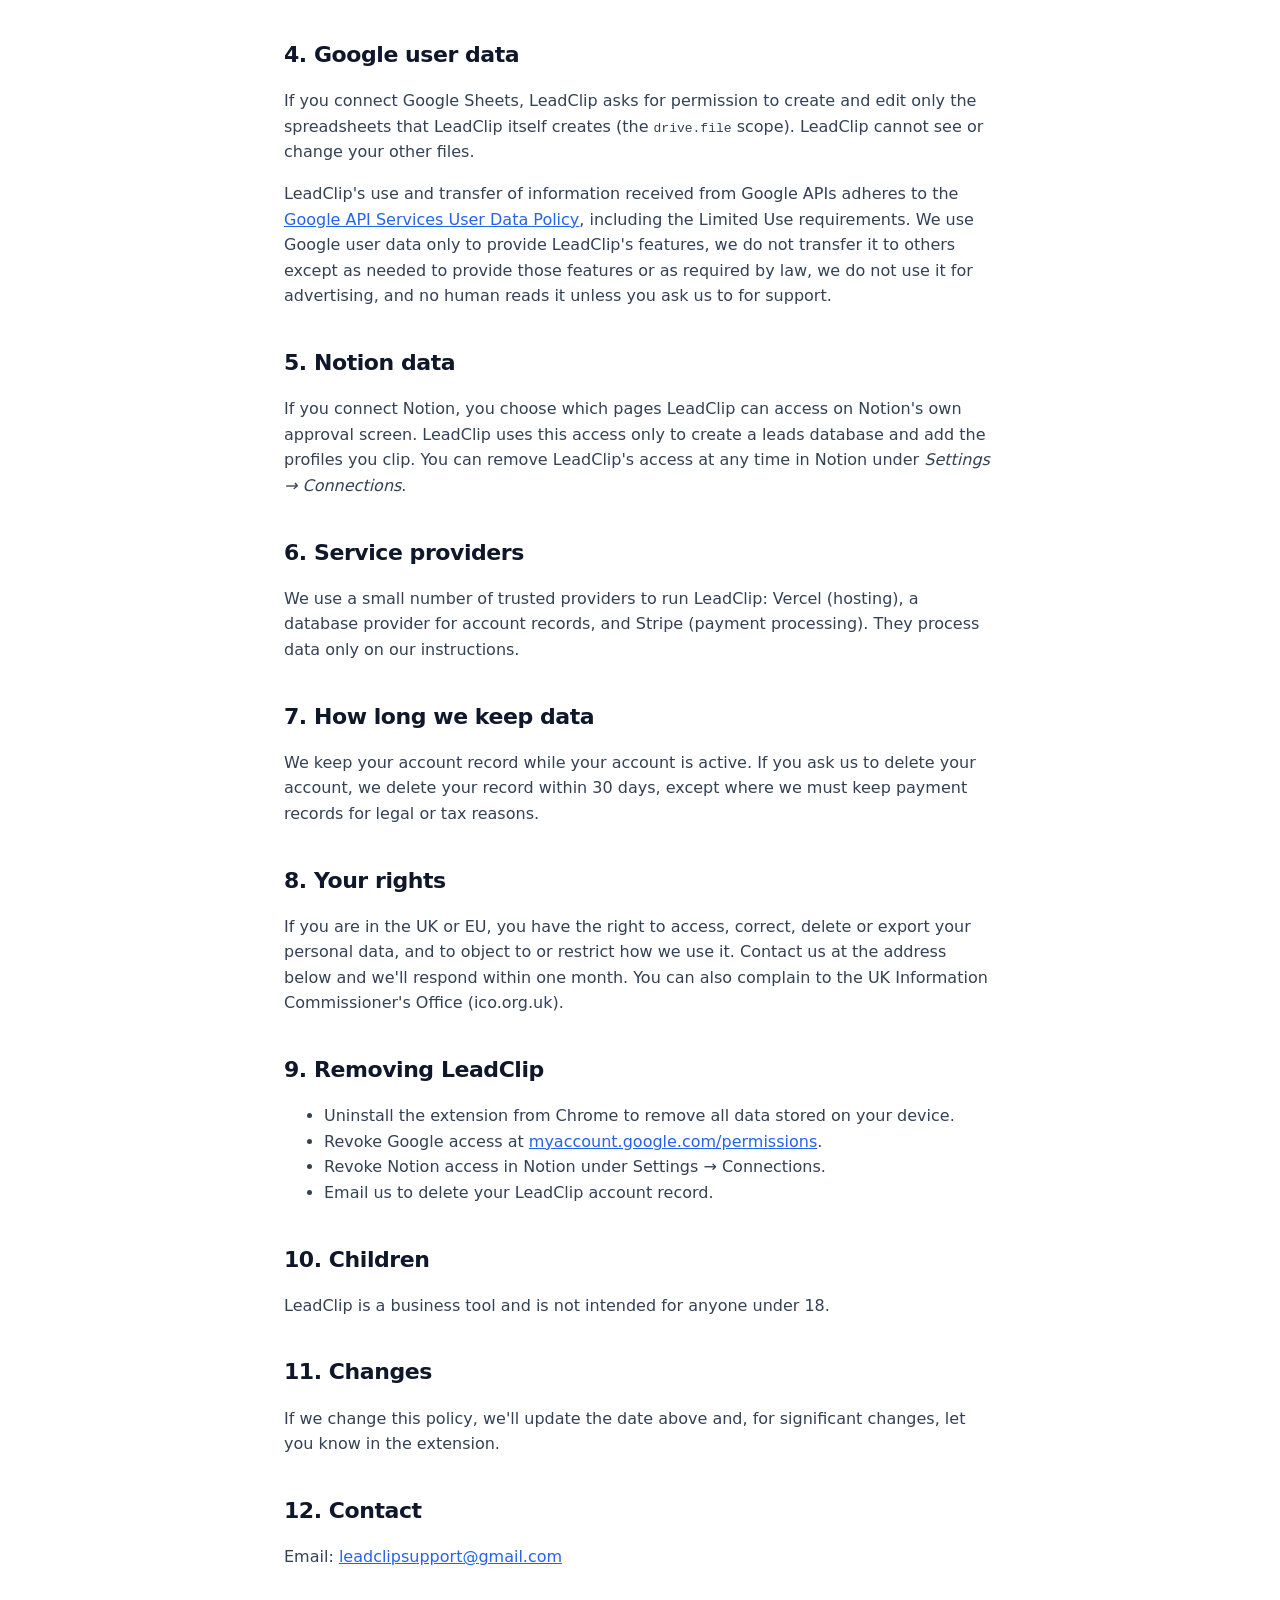
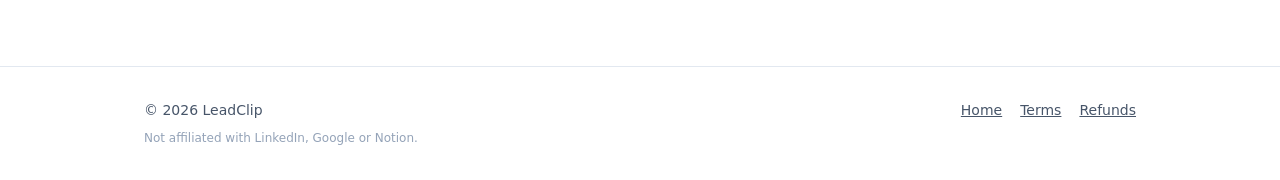
==== commit f86ef011: "Add files via upload" ====
--- a/privacy.html
+++ b/privacy.html
@@ -17,7 +17,7 @@
 
   <main class="legal">
     <h1>Privacy Policy</h1>
-    <p class="updated">Last updated: 25 November 2026</p>
+    <p class="updated">Last updated: 26 November 2026</p>
 
     <p>LeadClip ("LeadClip", "we", "us") is a Chrome extension that saves the LinkedIn profile you are viewing to your own Google Sheet or Notion database. This policy explains what information we handle, why, and your choices. LeadClip is operated by Edward Kennedy, trading as LeadClip, a sole trader based in the United Kingdom.</p>
 
@@ -35,7 +35,7 @@
       <tr><td>Clip count and plan (Free / Pro / Founding)</td><td>To apply the free monthly limit and your subscription</td><td>Our account database</td></tr>
       <tr><td>Google Sheets / Drive access token</td><td>To create your LeadClip sheet and add rows to it</td><td>Managed by Google Chrome on your device; not stored by us</td></tr>
       <tr><td>Notion access token and database ID</td><td>To add clipped profiles to the Notion database you choose</td><td>Stored in the extension on your device</td></tr>
-      <tr><td>Profile details you clip (name, headline, location, profile URL)</td><td>To save them to your sheet or Notion database</td><td>Sent from your browser to Google or Notion only; never stored on our servers</td></tr>
+      <tr><td>Profile details you clip (name, headline, company, location, profile URL, and on Pro any email, phone or website shown in the Contact info panel you have opened)</td><td>To save them to your sheet or Notion database</td><td>Sent from your browser to Google or Notion only; never stored on our servers</td></tr>
       <tr><td>List of profile links you've saved</td><td>To warn you if you're about to save the same profile twice</td><td>Stored in the extension on your device only</td></tr>
       <tr><td>Payment details</td><td>To process Pro or Founding purchases</td><td>Handled by our payment provider; we never see your full card details</td></tr>
     </table>
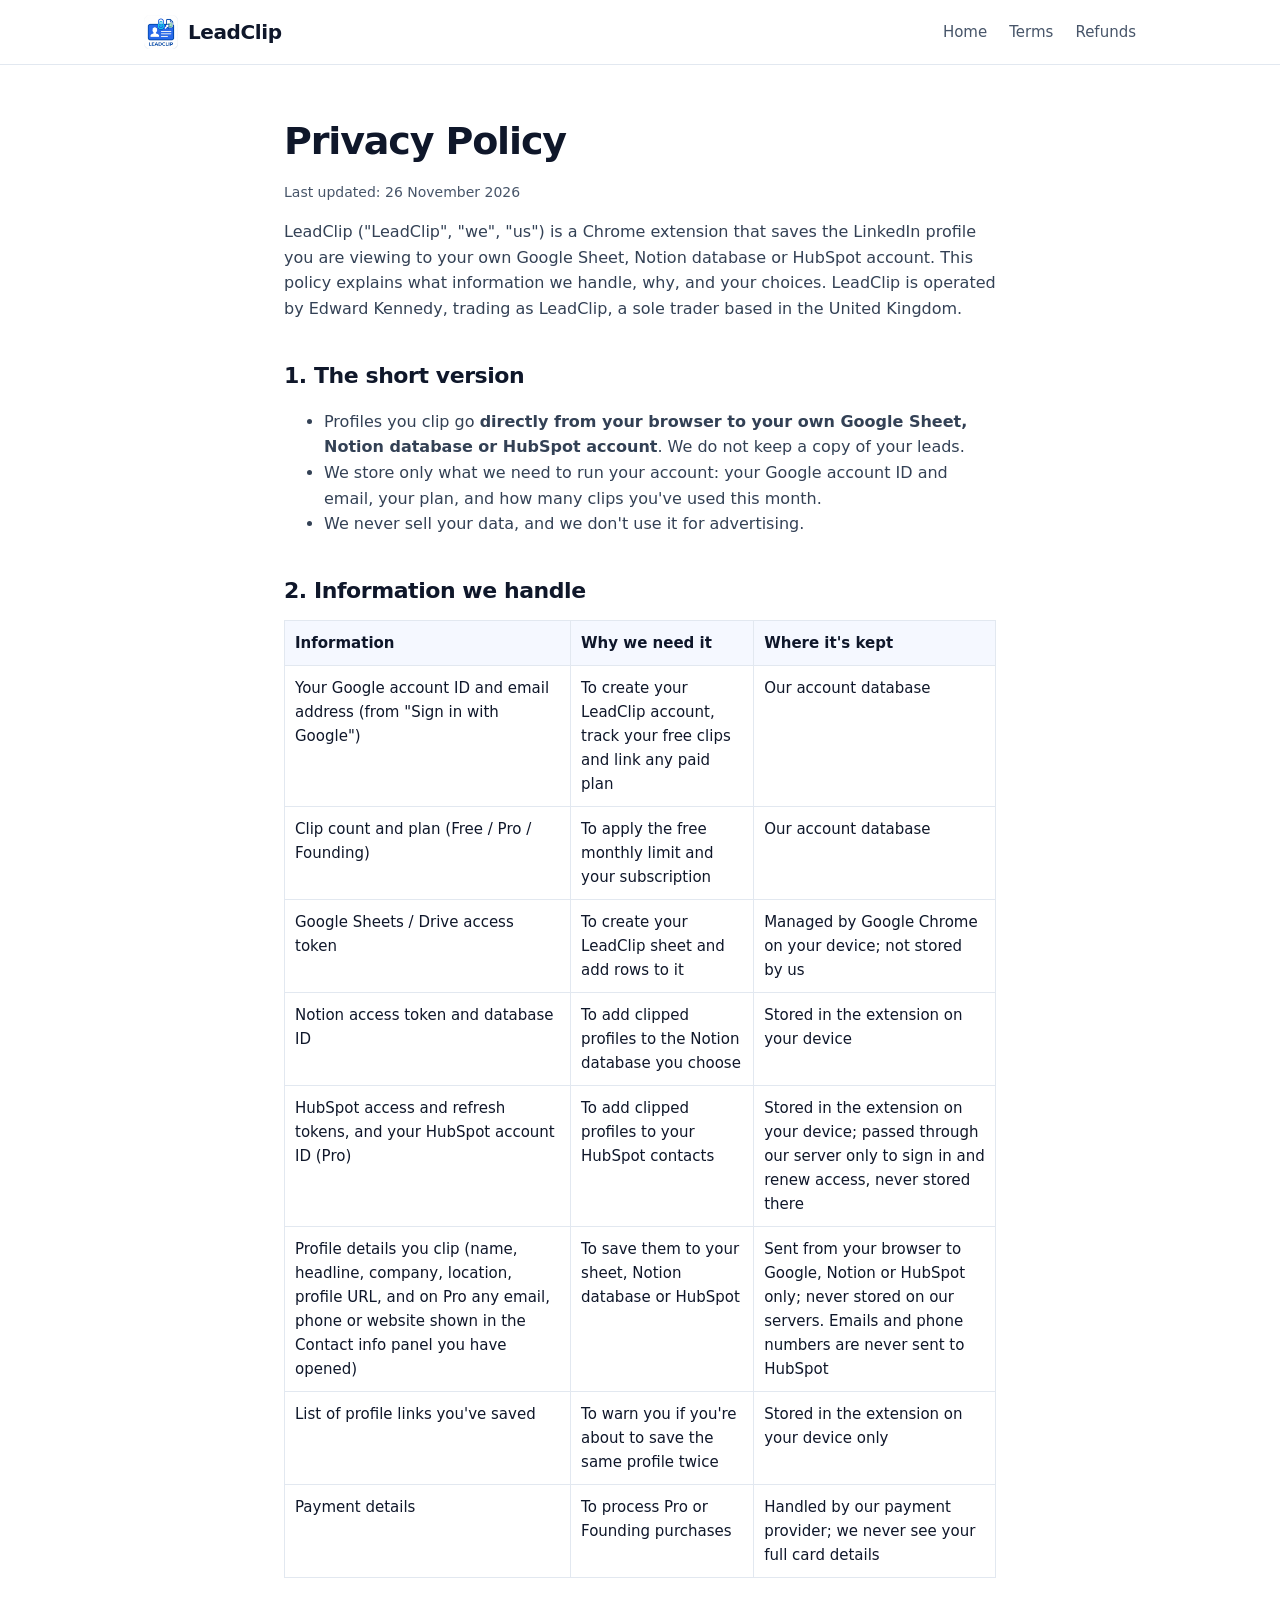
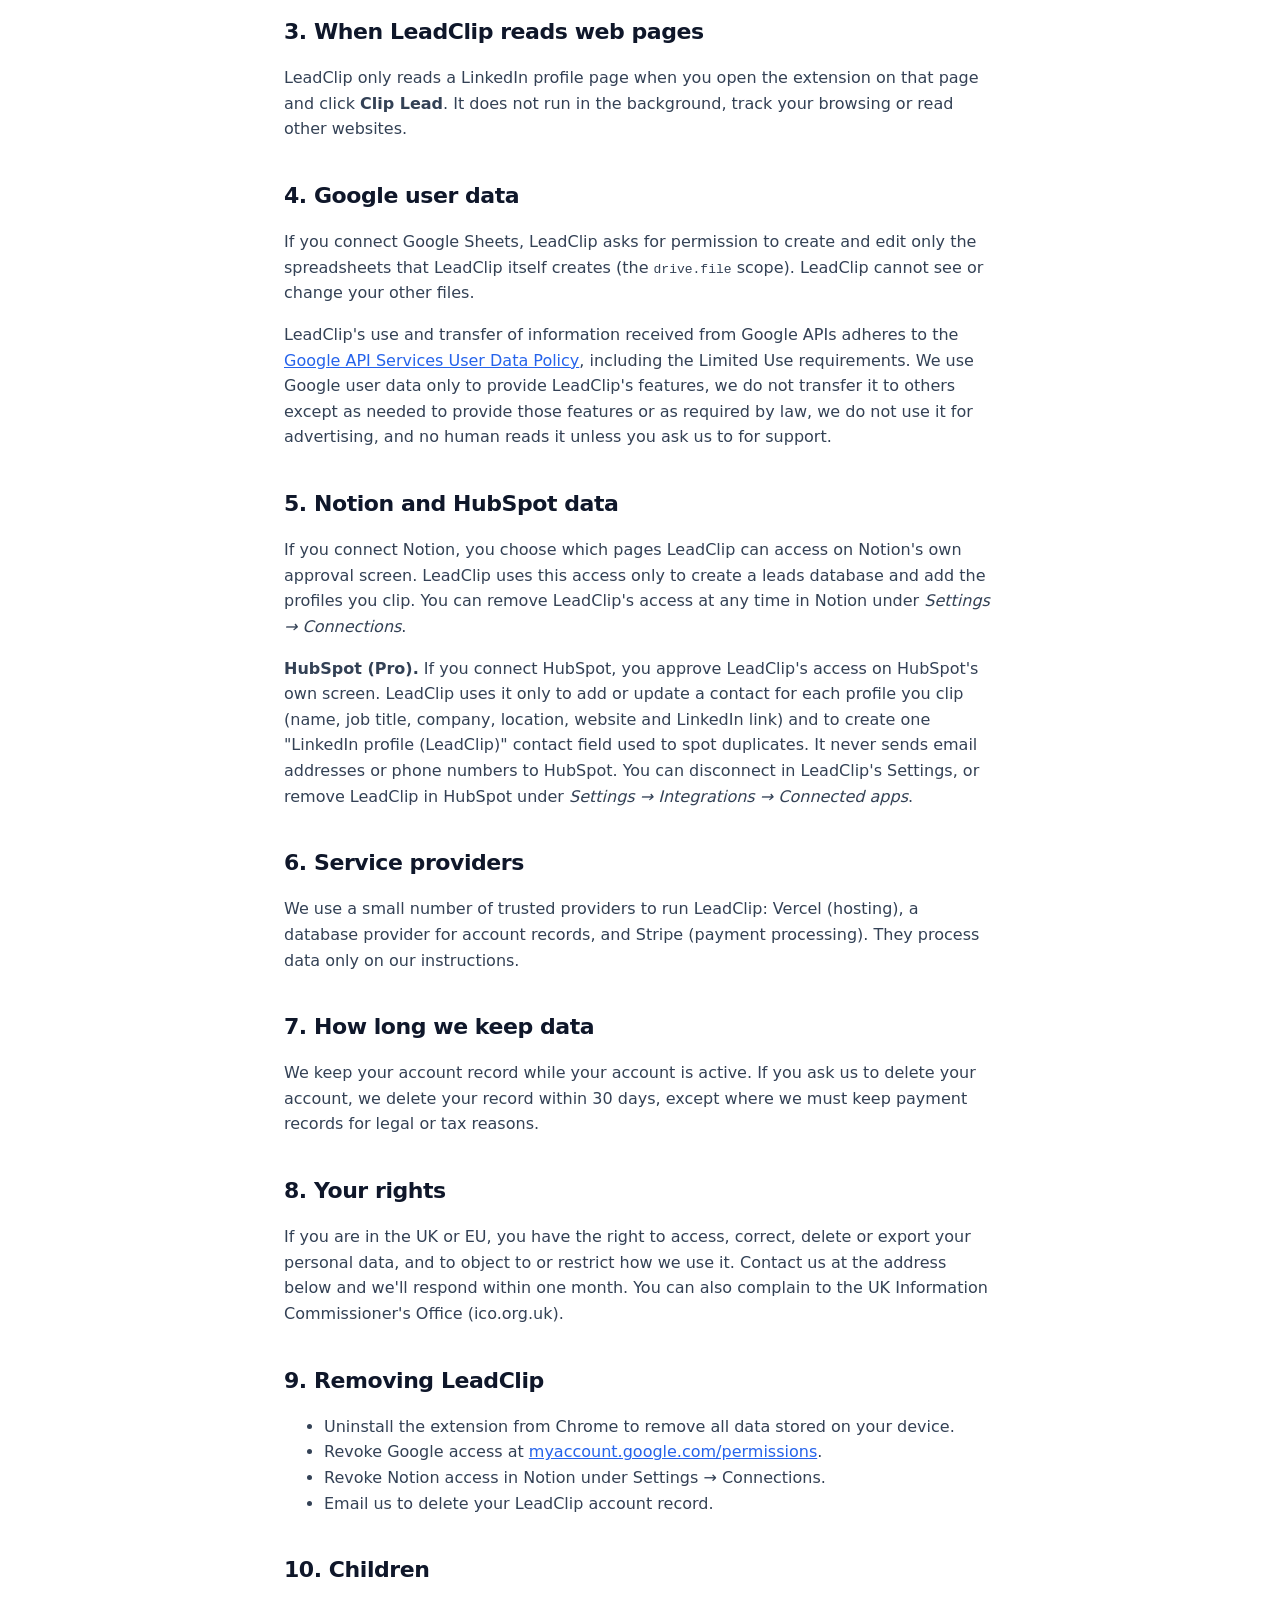
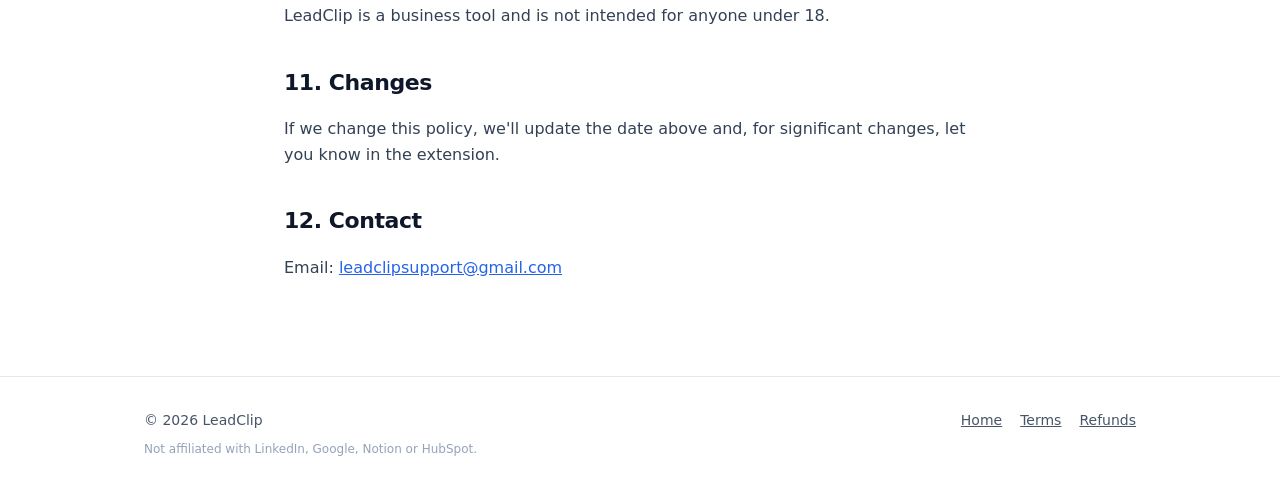
==== commit 9a767573: "Privacy policy: cover HubSpot (Pro) Co-Authored-By: Claude Opus 5.5 <noreply@anthropic.com> Claude-S" ====
--- a/privacy.html
+++ b/privacy.html
@@ -19,11 +19,11 @@
     <h1>Privacy Policy</h1>
     <p class="updated">Last updated: 26 November 2026</p>
 
-    <p>LeadClip ("LeadClip", "we", "us") is a Chrome extension that saves the LinkedIn profile you are viewing to your own Google Sheet or Notion database. This policy explains what information we handle, why, and your choices. LeadClip is operated by Edward Kennedy, trading as LeadClip, a sole trader based in the United Kingdom.</p>
+    <p>LeadClip ("LeadClip", "we", "us") is a Chrome extension that saves the LinkedIn profile you are viewing to your own Google Sheet, Notion database or HubSpot account. This policy explains what information we handle, why, and your choices. LeadClip is operated by Edward Kennedy, trading as LeadClip, a sole trader based in the United Kingdom.</p>
 
     <h2>1. The short version</h2>
     <ul>
-      <li>Profiles you clip go <strong>directly from your browser to your own Google Sheet or Notion database</strong>. We do not keep a copy of your leads.</li>
+      <li>Profiles you clip go <strong>directly from your browser to your own Google Sheet, Notion database or HubSpot account</strong>. We do not keep a copy of your leads.</li>
       <li>We store only what we need to run your account: your Google account ID and email, your plan, and how many clips you've used this month.</li>
       <li>We never sell your data, and we don't use it for advertising.</li>
     </ul>
@@ -35,7 +35,8 @@
       <tr><td>Clip count and plan (Free / Pro / Founding)</td><td>To apply the free monthly limit and your subscription</td><td>Our account database</td></tr>
       <tr><td>Google Sheets / Drive access token</td><td>To create your LeadClip sheet and add rows to it</td><td>Managed by Google Chrome on your device; not stored by us</td></tr>
       <tr><td>Notion access token and database ID</td><td>To add clipped profiles to the Notion database you choose</td><td>Stored in the extension on your device</td></tr>
-      <tr><td>Profile details you clip (name, headline, company, location, profile URL, and on Pro any email, phone or website shown in the Contact info panel you have opened)</td><td>To save them to your sheet or Notion database</td><td>Sent from your browser to Google or Notion only; never stored on our servers</td></tr>
+      <tr><td>HubSpot access and refresh tokens, and your HubSpot account ID (Pro)</td><td>To add clipped profiles to your HubSpot contacts</td><td>Stored in the extension on your device; passed through our server only to sign in and renew access, never stored there</td></tr>
+      <tr><td>Profile details you clip (name, headline, company, location, profile URL, and on Pro any email, phone or website shown in the Contact info panel you have opened)</td><td>To save them to your sheet, Notion database or HubSpot</td><td>Sent from your browser to Google, Notion or HubSpot only; never stored on our servers. Emails and phone numbers are never sent to HubSpot</td></tr>
       <tr><td>List of profile links you've saved</td><td>To warn you if you're about to save the same profile twice</td><td>Stored in the extension on your device only</td></tr>
       <tr><td>Payment details</td><td>To process Pro or Founding purchases</td><td>Handled by our payment provider; we never see your full card details</td></tr>
     </table>
@@ -47,8 +48,9 @@
     <p>If you connect Google Sheets, LeadClip asks for permission to create and edit only the spreadsheets that LeadClip itself creates (the <code>drive.file</code> scope). LeadClip cannot see or change your other files.</p>
     <p>LeadClip's use and transfer of information received from Google APIs adheres to the <a href="https://developers.google.com/terms/api-services-user-data-policy" target="_blank" rel="noopener">Google API Services User Data Policy</a>, including the Limited Use requirements. We use Google user data only to provide LeadClip's features, we do not transfer it to others except as needed to provide those features or as required by law, we do not use it for advertising, and no human reads it unless you ask us to for support.</p>
 
-    <h2>5. Notion data</h2>
+    <h2>5. Notion and HubSpot data</h2>
     <p>If you connect Notion, you choose which pages LeadClip can access on Notion's own approval screen. LeadClip uses this access only to create a leads database and add the profiles you clip. You can remove LeadClip's access at any time in Notion under <em>Settings → Connections</em>.</p>
+    <p><strong>HubSpot (Pro).</strong> If you connect HubSpot, you approve LeadClip's access on HubSpot's own screen. LeadClip uses it only to add or update a contact for each profile you clip (name, job title, company, location, website and LinkedIn link) and to create one "LinkedIn profile (LeadClip)" contact field used to spot duplicates. It never sends email addresses or phone numbers to HubSpot. You can disconnect in LeadClip's Settings, or remove LeadClip in HubSpot under <em>Settings → Integrations → Connected apps</em>.</p>
 
     <h2>6. Service providers</h2>
     <p>We use a small number of trusted providers to run LeadClip: Vercel (hosting), a database provider for account records, and Stripe (payment processing). They process data only on our instructions.</p>
@@ -79,7 +81,7 @@
 
   <footer>
     <div class="wrap">
-      <div>© 2026 LeadClip<div class="disclaimer">Not affiliated with LinkedIn, Google or Notion.</div></div>
+      <div>© 2026 LeadClip<div class="disclaimer">Not affiliated with LinkedIn, Google, Notion or HubSpot.</div></div>
       <div><a href="/">Home</a><a href="/terms">Terms</a><a href="/refunds">Refunds</a></div>
     </div>
   </footer>
